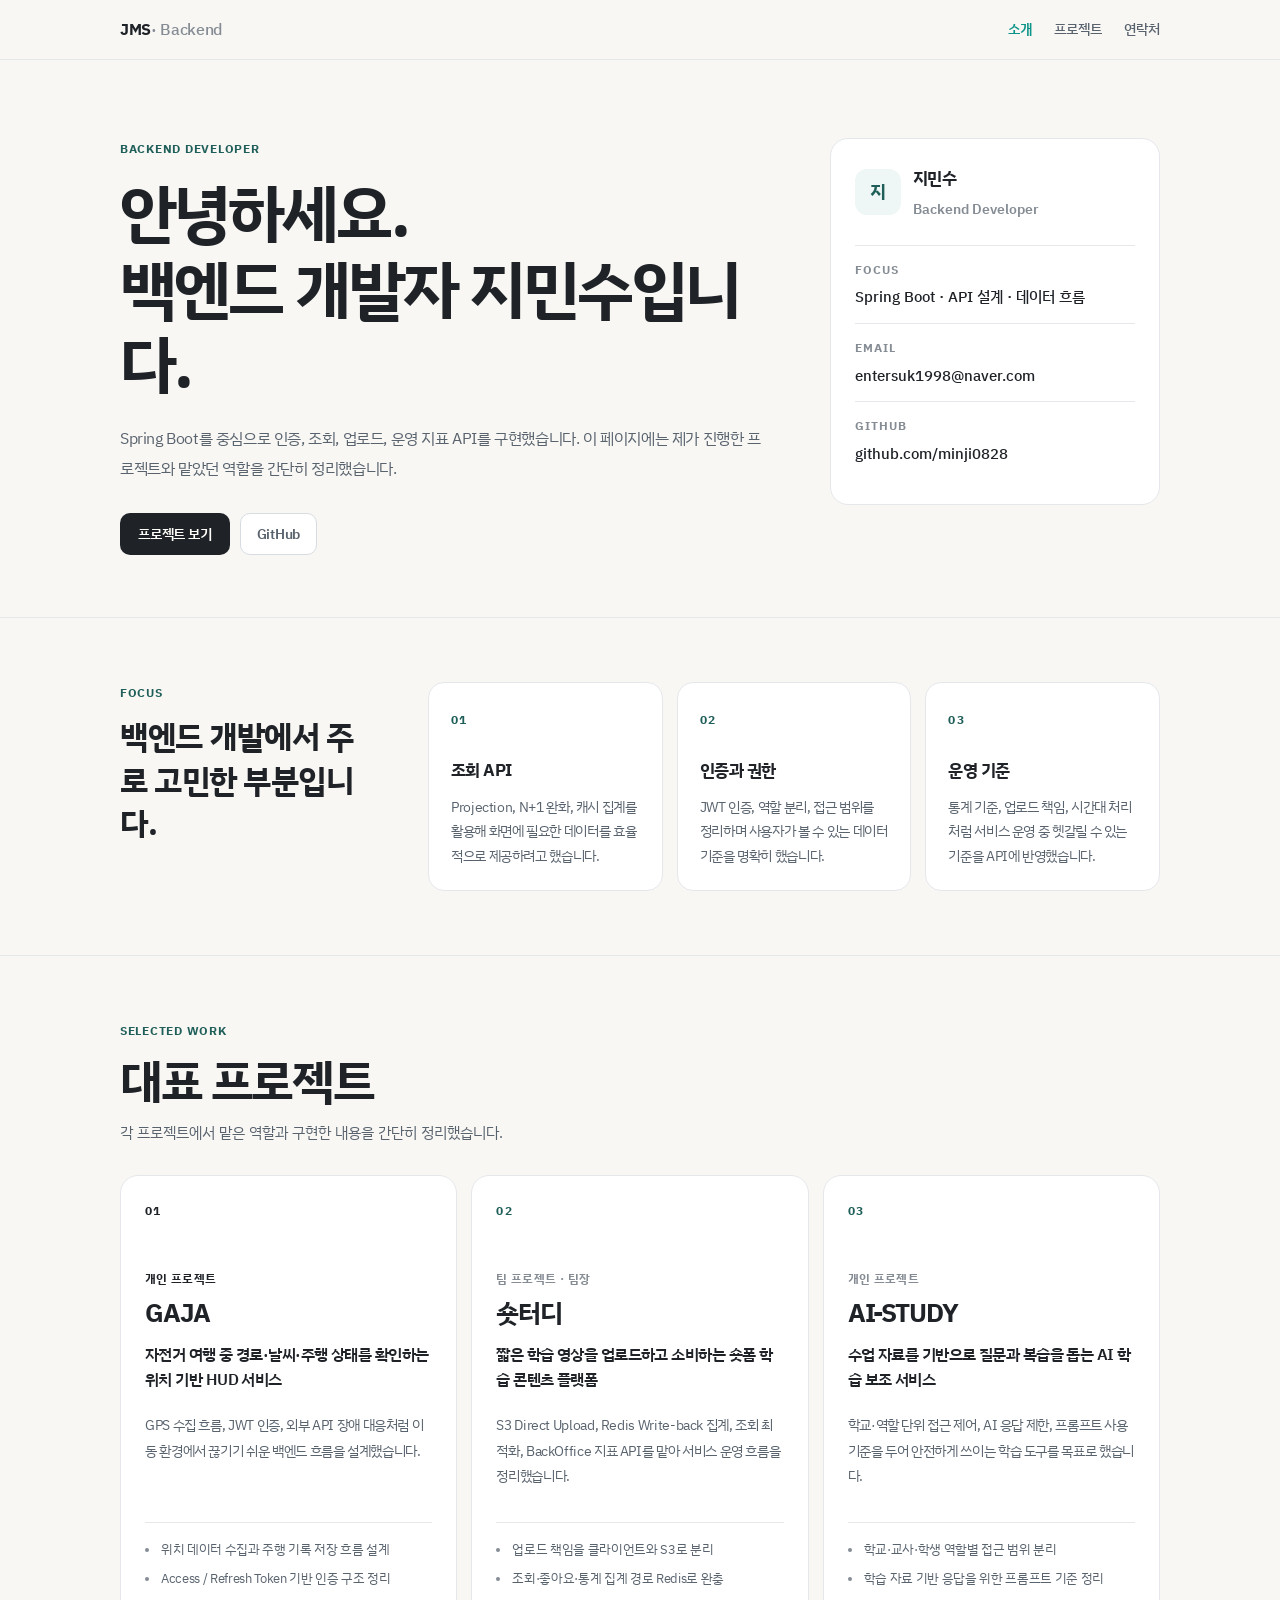
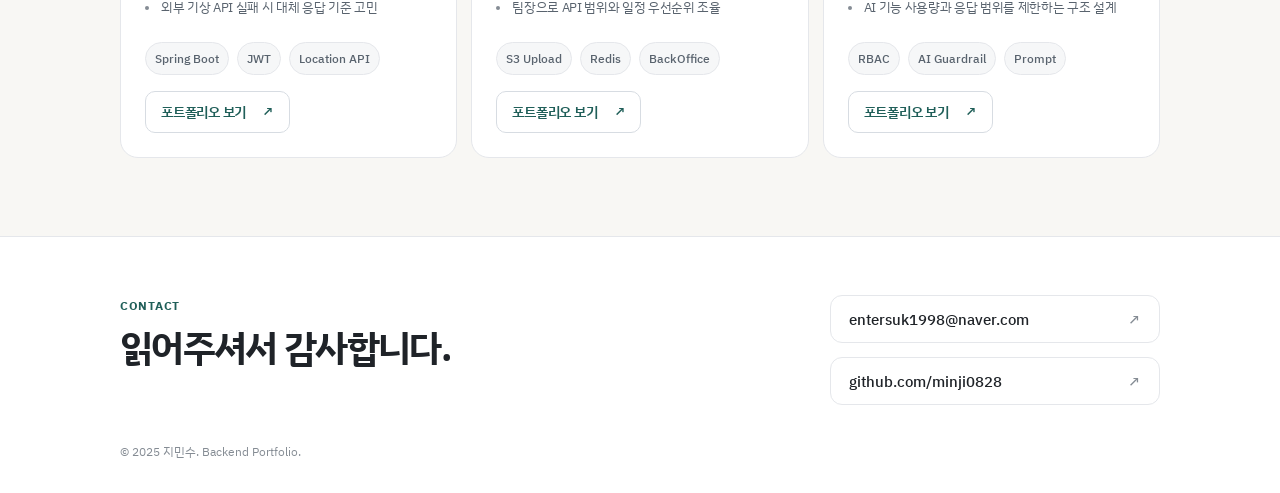
==== index.html @ 787be4e0 "simplify portfolio landing tone" ====
<!DOCTYPE html>
<html lang="ko">
<head>
  <meta charset="UTF-8" />
  <meta name="viewport" content="width=device-width, initial-scale=1.0" />
  <title>지민수 — Backend Developer</title>
  <meta name="description" content="지민수의 백엔드 개발 포트폴리오. Spring Boot 기반 위치 기반 서비스, 숏폼 플랫폼, AI 학습 보조 도구의 백엔드 설계 경험을 정리했습니다." />
  <link rel="preconnect" href="https://fonts.googleapis.com" />
  <link rel="preconnect" href="https://fonts.gstatic.com" crossorigin />
  <link href="https://fonts.googleapis.com/css2?family=IBM+Plex+Sans+KR:wght@400;500;600;700&display=swap" rel="stylesheet" />
  <link rel="stylesheet" href="styles.css" />
</head>
<body class="home-page">
  <nav class="site-nav" aria-label="메인 네비게이션">
    <div class="container nav-inner">
      <a href="./index.html" class="site-name">JMS</a>
      <div class="nav-links">
        <a href="#profile">소개</a>
        <a href="#projects">프로젝트</a>
        <a href="#contact">연락처</a>
      </div>
    </div>
  </nav>

  <header class="hero" id="profile">
    <div class="container hero-grid">
      <div class="hero-copy">
        <p class="eyebrow">Backend Developer</p>
        <h1>안녕하세요.<br />백엔드 개발자 지민수입니다.</h1>
        <p class="hero-lead">
          Spring Boot를 중심으로 인증, 조회, 업로드, 운영 지표 API를 구현했습니다.
          이 페이지에는 제가 진행한 프로젝트와 맡았던 역할을 간단히 정리했습니다.
        </p>
        <div class="hero-actions">
          <a class="primary-link" href="#projects">프로젝트 보기</a>
          <a class="text-link" href="https://github.com/minji0828" target="_blank" rel="noopener noreferrer">GitHub</a>
        </div>
      </div>

      <aside class="profile-card" aria-label="지민수 프로필 요약">
        <div class="profile-card-top">
          <span class="profile-mark">지</span>
          <div>
            <strong>지민수</strong>
            <span>Backend Developer</span>
          </div>
        </div>
        <dl class="profile-meta">
          <div>
            <dt>Focus</dt>
            <dd>Spring Boot · API 설계 · 데이터 흐름</dd>
          </div>
          <div>
            <dt>Email</dt>
            <dd><a href="mailto:entersuk1998@naver.com">entersuk1998@naver.com</a></dd>
          </div>
          <div>
            <dt>GitHub</dt>
            <dd><a href="https://github.com/minji0828" target="_blank" rel="noopener noreferrer">github.com/minji0828</a></dd>
          </div>
        </dl>
      </aside>
    </div>
  </header>

  <main>
    <section class="section signal-section" aria-labelledby="signal-heading">
      <div class="container signal-grid">
        <div>
          <p class="eyebrow">Focus</p>
          <h2 id="signal-heading">백엔드 개발에서 주로 고민한 부분입니다.</h2>
        </div>
        <div class="signal-list">
          <article>
            <span>01</span>
            <h3>조회 API</h3>
            <p>Projection, N+1 완화, 캐시 집계를 활용해 화면에 필요한 데이터를 효율적으로 제공하려고 했습니다.</p>
          </article>
          <article>
            <span>02</span>
            <h3>인증과 권한</h3>
            <p>JWT 인증, 역할 분리, 접근 범위를 정리하며 사용자가 볼 수 있는 데이터 기준을 명확히 했습니다.</p>
          </article>
          <article>
            <span>03</span>
            <h3>운영 기준</h3>
            <p>통계 기준, 업로드 책임, 시간대 처리처럼 서비스 운영 중 헷갈릴 수 있는 기준을 API에 반영했습니다.</p>
          </article>
        </div>
      </div>
    </section>

    <section id="projects" class="section project-section" aria-labelledby="projects-heading">
      <div class="container">
        <div class="section-head">
          <p class="eyebrow">Selected Work</p>
          <h2 id="projects-heading">대표 프로젝트</h2>
          <p>각 프로젝트에서 맡은 역할과 구현한 내용을 간단히 정리했습니다.</p>
        </div>

        <div class="project-list">
          <article class="project-card project-card-featured">
            <div class="project-index">01</div>
            <div class="project-main">
              <div class="project-header">
                <p class="project-type">개인 프로젝트</p>
                <h3>GAJA</h3>
              </div>
              <p class="project-summary">자전거 여행 중 경로·날씨·주행 상태를 확인하는 위치 기반 HUD 서비스</p>
              <p class="project-value">GPS 수집 흐름, JWT 인증, 외부 API 장애 대응처럼 이동 환경에서 끊기기 쉬운 백엔드 흐름을 설계했습니다.</p>
              <ul class="project-points">
                <li>위치 데이터 수집과 주행 기록 저장 흐름 설계</li>
                <li>Access / Refresh Token 기반 인증 구조 정리</li>
                <li>외부 기상 API 실패 시 대체 응답 기준 고민</li>
              </ul>
            </div>
            <div class="project-footer">
              <div class="project-tags">
                <span>Spring Boot</span>
                <span>JWT</span>
                <span>Location API</span>
              </div>
              <a class="project-link" href="./gaja.html">포트폴리오 보기</a>
            </div>
          </article>

          <article class="project-card">
            <div class="project-index">02</div>
            <div class="project-main">
              <div class="project-header">
                <p class="project-type">팀 프로젝트 · 팀장</p>
                <h3>숏터디</h3>
              </div>
              <p class="project-summary">짧은 학습 영상을 업로드하고 소비하는 숏폼 학습 콘텐츠 플랫폼</p>
              <p class="project-value">S3 Direct Upload, Redis Write-back 집계, 조회 최적화, BackOffice 지표 API를 맡아 서비스 운영 흐름을 정리했습니다.</p>
              <ul class="project-points">
                <li>업로드 책임을 클라이언트와 S3로 분리</li>
                <li>조회·좋아요·통계 집계 경로 Redis로 완충</li>
                <li>팀장으로 API 범위와 일정 우선순위 조율</li>
              </ul>
            </div>
            <div class="project-footer">
              <div class="project-tags">
                <span>S3 Upload</span>
                <span>Redis</span>
                <span>BackOffice</span>
              </div>
              <a class="project-link" href="./shortudy.html">포트폴리오 보기</a>
            </div>
          </article>

          <article class="project-card">
            <div class="project-index">03</div>
            <div class="project-main">
              <div class="project-header">
                <p class="project-type">개인 프로젝트</p>
                <h3>AI-STUDY</h3>
              </div>
              <p class="project-summary">수업 자료를 기반으로 질문과 복습을 돕는 AI 학습 보조 서비스</p>
              <p class="project-value">학교·역할 단위 접근 제어, AI 응답 제한, 프롬프트 사용 기준을 두어 안전하게 쓰이는 학습 도구를 목표로 했습니다.</p>
              <ul class="project-points">
                <li>학교·교사·학생 역할별 접근 범위 분리</li>
                <li>학습 자료 기반 응답을 위한 프롬프트 기준 정리</li>
                <li>AI 기능 사용량과 응답 범위를 제한하는 구조 설계</li>
              </ul>
            </div>
            <div class="project-footer">
              <div class="project-tags">
                <span>RBAC</span>
                <span>AI Guardrail</span>
                <span>Prompt</span>
              </div>
              <a class="project-link" href="./ai-study.html">포트폴리오 보기</a>
            </div>
          </article>
        </div>
      </div>
    </section>
  </main>

  <footer class="site-footer" id="contact">
    <div class="container footer-grid">
      <div>
        <p class="eyebrow">Contact</p>
        <h2>읽어주셔서 감사합니다.</h2>
      </div>
      <div class="contact-list">
        <a href="mailto:entersuk1998@naver.com">entersuk1998@naver.com</a>
        <a href="https://github.com/minji0828" target="_blank" rel="noopener noreferrer">github.com/minji0828</a>
      </div>
    </div>
    <p class="footer-copy">&copy; 2025 지민수. Backend Portfolio.</p>
  </footer>

  <button class="scroll-top" id="scrollTop" aria-label="맨 위로 이동">
    <span aria-hidden="true">&#8593;</span>
  </button>

  <script src="script.js"></script>
</body>
</html>
---- styles.css ----
/* ─── Design System ─── */

:root {
  /* Color */
  --bg: #f6f5f2;
  --surface: #ffffff;
  --surface-warm: #faf9f7;

  --text: #1c1917;
  --text-secondary: #57534e;
  --text-muted: #a8a29e;

  --accent: #0d9488;
  --accent-hover: #0f766e;
  --accent-bg: #f0fdfa;
  --accent-border: rgba(13, 148, 136, 0.12);

  --border: #e7e5e4;
  --border-light: #f5f5f4;

  /* Typography */
  --font-body: "Pretendard", -apple-system, BlinkMacSystemFont, "Segoe UI", sans-serif;

  --text-xs: 0.8125rem;
  --text-sm: 0.875rem;
  --text-base: 1rem;
  --text-lg: 1.0625rem;
  --text-xl: 1.25rem;
  --text-2xl: 1.5rem;
  --text-3xl: 2.75rem;

  --leading-tight: 1.2;
  --leading-snug: 1.35;
  --leading-normal: 1.7;

  /* Spacing */
  --space-1: 0.25rem;
  --space-2: 0.5rem;
  --space-3: 0.75rem;
  --space-4: 1rem;
  --space-5: 1.25rem;
  --space-6: 1.5rem;
  --space-8: 2rem;
  --space-10: 2.5rem;
  --space-12: 3rem;
  --space-16: 4rem;
  --space-20: 5rem;

  /* Layout */
  --container-max: 800px;
  --radius: 12px;
  --radius-sm: 8px;
  --radius-full: 999px;

  /* Motion */
  --transition: 0.2s ease;
}

/* ─── Base ─── */

*,
*::before,
*::after {
  box-sizing: border-box;
  margin: 0;
  padding: 0;
}

html {
  scroll-behavior: smooth;
  scroll-padding-top: var(--space-16);
}

body {
  font-family: var(--font-body);
  font-size: var(--text-base);
  line-height: var(--leading-normal);
  color: var(--text);
  background: var(--bg);
  -webkit-font-smoothing: antialiased;
  -moz-osx-font-smoothing: grayscale;
}

a {
  color: inherit;
  text-decoration: none;
  transition: color var(--transition);
}

img {
  max-width: 100%;
  height: auto;
  display: block;
}

/* ─── Layout ─── */

.container {
  width: min(100% - var(--space-8), var(--container-max));
  margin: 0 auto;
}

/* ─── Navigation ─── */

.site-nav {
  padding: var(--space-6) 0;
}

.site-nav .container {
  display: flex;
  align-items: center;
  justify-content: space-between;
}

.site-name {
  font-size: var(--text-base);
  font-weight: 700;
  color: var(--text);
  letter-spacing: -0.01em;
}

.nav-links {
  display: flex;
  align-items: center;
  gap: var(--space-6);
}

.nav-links a {
  font-size: var(--text-sm);
  font-weight: 500;
  color: var(--text-secondary);
}

.nav-links a:hover {
  color: var(--accent);
}

/* ─── Hero ─── */

.hero {
  padding: var(--space-16) 0 var(--space-12);
}

.hero-role {
  font-size: var(--text-sm);
  font-weight: 600;
  color: var(--accent);
  letter-spacing: 0.04em;
  text-transform: uppercase;
  margin-bottom: var(--space-4);
}

.hero-title {
  font-size: var(--text-3xl);
  font-weight: 700;
  line-height: var(--leading-tight);
  letter-spacing: -0.03em;
  color: var(--text);
  margin-bottom: var(--space-3);
}

.hero-positioning {
  font-size: var(--text-xl);
  font-weight: 500;
  line-height: var(--leading-snug);
  color: var(--text-secondary);
  max-width: 480px;
  margin-bottom: var(--space-8);
  letter-spacing: -0.01em;
}

.hero-links {
  display: flex;
  align-items: center;
  gap: var(--space-5);
}

.hero-links a {
  font-size: var(--text-sm);
  font-weight: 500;
  color: var(--text-secondary);
  padding-bottom: 2px;
  border-bottom: 1px solid var(--border);
  transition: border-color var(--transition), color var(--transition);
}

.hero-links a:hover {
  color: var(--accent);
  border-color: var(--accent);
}

/* ─── Sections ─── */

.section {
  padding: var(--space-20) 0;
}

.section-title {
  font-size: var(--text-2xl);
  font-weight: 700;
  line-height: var(--leading-snug);
  letter-spacing: -0.02em;
  color: var(--text);
  margin-bottom: var(--space-10);
}

/* ─── Strengths ─── */

.strength-list {
  display: grid;
  grid-template-columns: repeat(3, 1fr);
  gap: var(--space-8) var(--space-6);
}

.strength-item {
  padding-top: var(--space-5);
  border-top: 1px solid var(--border);
}

.strength-item h3 {
  font-size: var(--text-lg);
  font-weight: 600;
  line-height: var(--leading-snug);
  color: var(--text);
  margin-bottom: var(--space-3);
}

.strength-item p {
  font-size: var(--text-sm);
  line-height: 1.7;
  color: var(--text-secondary);
}


/* ─── Projects ─── */

.project-list {
  display: grid;
  grid-template-columns: repeat(3, minmax(0, 1fr));
  gap: var(--space-5);
}

.project-card {
  background: var(--surface);
  border: 1px solid var(--border);
  border-radius: var(--radius);
  padding: var(--space-7) var(--space-8);
  transition: border-color var(--transition), box-shadow var(--transition);
  display: flex;
  flex-direction: column;
  gap: var(--space-6);
  min-height: 100%;
}

.project-card:hover {
  border-color: var(--border-light);
  box-shadow: 0 4px 20px rgba(0, 0, 0, 0.04);
}

.project-main {
  display: flex;
  flex-direction: column;
  gap: var(--space-3);
  flex: 1;
}

.project-header {
  display: flex;
  align-items: baseline;
  justify-content: space-between;
  gap: var(--space-4);
  flex-wrap: wrap;
}

.project-header h3 {
  font-size: var(--text-xl);
  font-weight: 700;
  line-height: var(--leading-snug);
  color: var(--text);
  letter-spacing: -0.01em;
}

.project-type {
  font-size: var(--text-xs);
  font-weight: 600;
  color: var(--text-muted);
  letter-spacing: 0.02em;
  white-space: nowrap;
}

.project-summary {
  font-size: var(--text-base);
  font-weight: 500;
  line-height: var(--leading-snug);
  color: var(--text);
  min-height: calc(var(--text-base) * 2.8);
}

.project-value {
  font-size: var(--text-sm);
  line-height: 1.7;
  color: var(--text-secondary);
  min-height: calc(var(--text-sm) * 3.6);
}

.project-footer {
  display: flex;
  align-items: center;
  justify-content: space-between;
  gap: var(--space-4);
  flex-wrap: wrap;
  margin-top: auto;
}

.project-tags {
  display: flex;
  flex-wrap: wrap;
  gap: var(--space-2);
}

.project-tags span {
  font-size: var(--text-xs);
  font-weight: 500;
  color: var(--text-secondary);
  background: var(--surface-warm);
  padding: var(--space-1) var(--space-3);
  border-radius: var(--radius-sm);
  border: 1px solid var(--border-light);
}

.project-link {
  display: inline-flex;
  align-items: center;
  gap: var(--space-2);
  font-size: var(--text-sm);
  font-weight: 600;
  color: var(--accent);
  white-space: nowrap;
}

.project-link:hover {
  color: var(--accent-hover);
}

.project-link::after {
  content: "\2192";
  transition: transform var(--transition);
}

.project-link:hover::after {
  transform: translateX(3px);
}


/* ─── Footer / Contact ─── */

.site-footer {
  padding: var(--space-20) 0 var(--space-12);
  border-top: 1px solid var(--border);
}

.contact-list {
  display: flex;
  flex-direction: column;
  gap: var(--space-5);
  margin-bottom: var(--space-16);
}

.contact-item {
  display: flex;
  flex-direction: column;
  gap: var(--space-1);
}

.contact-label {
  font-size: var(--text-xs);
  font-weight: 600;
  color: var(--text-muted);
  letter-spacing: 0.04em;
  text-transform: uppercase;
}

.contact-item a {
  font-size: var(--text-lg);
  font-weight: 500;
  color: var(--text);
  transition: color var(--transition);
}

.contact-item a:hover {
  color: var(--accent);
}

.footer-copy {
  font-size: var(--text-xs);
  color: var(--text-muted);
}

/* ─── Legacy footer class for detail pages ─── */
.doc-footer {
  padding: var(--space-20) 0 var(--space-12);
  border-top: 1px solid var(--border);
}

.doc-footer .footer-copy {
  font-size: var(--text-xs);
  color: var(--text-muted);
}

.doc-footer .footer-copy a {
  color: var(--text-muted);
  text-decoration: none;
}

.doc-footer .footer-copy a:hover {
  color: var(--accent);
}
/* ─── Scroll to top ─── */

.scroll-top {
  position: fixed;
  bottom: var(--space-6);
  right: var(--space-6);
  width: 2.5rem;
  height: 2.5rem;
  border-radius: 50%;
  background: var(--surface);
  border: 1px solid var(--border);
  color: var(--text-muted);
  cursor: pointer;
  display: flex;
  align-items: center;
  justify-content: center;
  font-size: 1.25rem;
  opacity: 0;
  visibility: hidden;
  transition: all var(--transition);
  box-shadow: 0 4px 12px rgba(0, 0, 0, 0.06);
  z-index: 100;
}

.scroll-top.visible {
  opacity: 1;
  visibility: visible;
}

.scroll-top:hover {
  background: var(--accent-bg);
  border-color: var(--accent);
  color: var(--accent);
}

/* ─── Detail Page Styles ─── */

.detail-header {
  background: var(--surface);
  border-bottom: 1px solid var(--border);
  padding: var(--space-12) 0 var(--space-10);
  margin-bottom: var(--space-10);
}

.detail-header .back-link {
  display: inline-flex;
  align-items: center;
  gap: var(--space-2);
  font-size: var(--text-sm);
  font-weight: 500;
  color: var(--text-muted);
  margin-bottom: var(--space-6);
}

.detail-header .back-link::before {
  content: "\2190";
}

.detail-header .back-link:hover {
  color: var(--accent);
}

.detail-header h1 {
  font-size: var(--text-2xl);
  font-weight: 700;
  color: var(--text);
  line-height: var(--leading-snug);
  letter-spacing: -0.02em;
  margin-bottom: var(--space-3);
}

.detail-header .detail-subtitle {
  font-size: var(--text-lg);
  color: var(--text-secondary);
  line-height: var(--leading-normal);
}

.detail-header .detail-meta {
  display: flex;
  flex-wrap: wrap;
  gap: var(--space-3);
  margin-top: var(--space-5);
  font-size: var(--text-xs);
  color: var(--text-muted);
}

.detail-header .detail-meta span {
  display: inline-flex;
  align-items: center;
  gap: var(--space-2);
  background: var(--surface-warm);
  padding: var(--space-1) var(--space-3);
  border-radius: var(--radius-sm);
  border: 1px solid var(--border-light);
}

.detail-content {
  padding-bottom: var(--space-20);
}

.detail-content h2 {
  font-size: var(--text-xl);
  font-weight: 700;
  color: var(--text);
  margin: var(--space-12) 0 var(--space-4);
  padding-bottom: var(--space-3);
  border-bottom: 1px solid var(--border-light);
  line-height: var(--leading-snug);
}

.detail-content h3 {
  font-size: var(--text-lg);
  font-weight: 600;
  color: var(--text);
  margin: var(--space-8) 0 var(--space-3);
  line-height: var(--leading-snug);
}

.detail-content p {
  font-size: var(--text-base);
  line-height: var(--leading-normal);
  color: var(--text);
  margin-bottom: var(--space-4);
}

.detail-content ul,
.detail-content ol {
  margin-bottom: var(--space-4);
  padding-left: var(--space-6);
}

.detail-content li {
  font-size: var(--text-base);
  line-height: var(--leading-normal);
  color: var(--text);
  margin-bottom: var(--space-2);
}

.detail-content strong {
  font-weight: 600;
  color: var(--text);
}

.detail-content .highlight {
  background: var(--accent-bg);
  color: var(--accent-hover);
  padding: var(--space-1) var(--space-2);
  border-radius: var(--radius-sm);
  font-weight: 500;
}

.detail-content .info-box {
  background: var(--surface-warm);
  border: 1px solid var(--border-light);
  border-radius: var(--radius-sm);
  padding: var(--space-4) var(--space-5);
  margin: var(--space-4) 0;
  font-size: var(--text-sm);
  line-height: 1.7;
  color: var(--text-secondary);
}

/* ─── Responsive ─── */

@media (max-width: 640px) {
  :root {
    --text-3xl: 2rem;
    --text-2xl: 1.375rem;
    --space-20: 3.5rem;
    --space-16: 3rem;
    --space-12: 2.5rem;
  }

  .hero {
    padding: var(--space-10) 0 var(--space-16);
  }

  .strength-list {
    grid-template-columns: 1fr;
    gap: var(--space-8);
  }

  .project-list {
    grid-template-columns: 1fr;
  }

  .project-header {
    flex-direction: column;
    gap: var(--space-2);
  }

  .project-card {
    padding: var(--space-6);
  }

  .project-summary,
  .project-value {
    min-height: 0;
  }

  .nav-links {
    gap: var(--space-4);
  }
}

/* ─── Home landing styles ─── */

.home-page {
  --home-bg: #f3eee5;
  --home-paper: #fffdf8;
  --home-ink: #181410;
  --home-sub: #5f574d;
  --home-muted: #8b8174;
  --home-line: #ded5c8;
  --home-line-strong: #c8bbaa;
  --home-accent: #0f766e;
  --home-accent-dark: #0b4f4a;
  --home-accent-soft: #e1f0ed;
  --container-max: 1120px;
  font-family: "IBM Plex Sans KR", var(--font-body);
  color: var(--home-ink);
  background:
    radial-gradient(circle at 12% 8%, rgba(15, 118, 110, 0.12), transparent 28rem),
    linear-gradient(90deg, rgba(24, 20, 16, 0.045) 1px, transparent 1px),
    linear-gradient(180deg, rgba(24, 20, 16, 0.035) 1px, transparent 1px),
    var(--home-bg);
  background-size: auto, 88px 88px, 88px 88px, auto;
}

.home-page::before {
  content: "";
  position: fixed;
  inset: 0;
  pointer-events: none;
  z-index: -1;
  background-image: radial-gradient(rgba(24, 20, 16, 0.12) 0.6px, transparent 0.6px);
  background-size: 5px 5px;
  opacity: 0.22;
}

.home-page .container {
  width: min(100% - 48px, var(--container-max));
}

.home-page .site-nav {
  position: sticky;
  top: 0;
  z-index: 50;
  padding: 18px 0;
  background: rgba(243, 238, 229, 0.78);
  backdrop-filter: blur(18px);
  border-bottom: 1px solid rgba(222, 213, 200, 0.72);
}

.home-page .nav-inner {
  display: flex;
  align-items: center;
  justify-content: space-between;
}

.home-page .site-name {
  display: inline-flex;
  align-items: center;
  justify-content: center;
  width: 44px;
  height: 44px;
  border: 1px solid var(--home-ink);
  border-radius: 50%;
  color: var(--home-ink);
  font-size: 0.82rem;
  font-weight: 700;
  letter-spacing: 0.04em;
  background: var(--home-paper);
  box-shadow: 4px 4px 0 rgba(24, 20, 16, 0.12);
}

.home-page .nav-links {
  display: flex;
  align-items: center;
  gap: 8px;
  padding: 7px;
  border: 1px solid var(--home-line);
  border-radius: 999px;
  background: rgba(255, 253, 248, 0.72);
}

.home-page .nav-links a {
  padding: 8px 15px;
  border-radius: 999px;
  color: var(--home-sub);
  font-size: 0.88rem;
  font-weight: 600;
}

.home-page .nav-links a:hover {
  color: var(--home-accent-dark);
  background: var(--home-accent-soft);
}

.home-page .hero {
  padding: 104px 0 92px;
}

.home-page .hero-grid {
  display: grid;
  grid-template-columns: minmax(0, 1.38fr) 390px;
  gap: 72px;
  align-items: end;
}

.home-page .eyebrow {
  color: var(--home-accent-dark);
  font-size: 0.78rem;
  font-weight: 700;
  letter-spacing: 0.12em;
  text-transform: uppercase;
}

.home-page .hero-copy .eyebrow {
  margin-bottom: 24px;
}

.home-page .hero h1 {
  max-width: 780px;
  color: var(--home-ink);
  font-family: "IBM Plex Sans KR", var(--font-body);
  font-size: clamp(3.2rem, 7vw, 6.4rem);
  font-weight: 700;
  line-height: 1.04;
  letter-spacing: -0.075em;
}

.home-page .hero-lead {
  max-width: 680px;
  margin-top: 30px;
  color: var(--home-sub);
  font-size: 1.08rem;
  font-weight: 500;
  line-height: 1.9;
  letter-spacing: -0.025em;
}

.home-page .hero-actions {
  display: flex;
  flex-wrap: wrap;
  align-items: center;
  gap: 14px;
  margin-top: 38px;
}

.home-page .primary-link,
.home-page .text-link,
.home-page .project-link {
  display: inline-flex;
  align-items: center;
  justify-content: center;
  min-height: 46px;
  border-radius: 999px;
  font-size: 0.94rem;
  font-weight: 700;
  letter-spacing: -0.015em;
}

.home-page .primary-link {
  padding: 0 22px;
  color: #fffdf8;
  background: var(--home-ink);
  box-shadow: 0 16px 32px rgba(24, 20, 16, 0.18);
}

.home-page .primary-link:hover {
  background: var(--home-accent-dark);
}

.home-page .text-link {
  padding: 0 18px;
  color: var(--home-accent-dark);
  border: 1px solid var(--home-line-strong);
  background: rgba(255, 253, 248, 0.55);
}

.home-page .text-link:hover {
  border-color: var(--home-accent);
  background: var(--home-accent-soft);
}

.home-page .profile-card {
  position: relative;
  overflow: hidden;
  padding: 28px;
  border: 1px solid rgba(24, 20, 16, 0.82);
  border-radius: 30px;
  background: linear-gradient(145deg, rgba(255, 253, 248, 0.98), rgba(244, 239, 231, 0.92));
  box-shadow: 14px 14px 0 rgba(24, 20, 16, 0.1), 0 28px 70px rgba(24, 20, 16, 0.12);
}

.home-page .profile-card::after {
  content: "";
  position: absolute;
  right: -18px;
  bottom: 14px;
  color: rgba(24, 20, 16, 0.045);
  font-size: 4.2rem;
  font-weight: 700;
  letter-spacing: -0.08em;
}

.home-page .profile-card-top {
  position: relative;
  z-index: 1;
  display: flex;
  align-items: center;
  gap: 16px;
  margin-bottom: 34px;
}

.home-page .profile-mark {
  display: inline-flex;
  align-items: center;
  justify-content: center;
  width: 62px;
  height: 62px;
  border-radius: 20px;
  color: #fffdf8;
  background: var(--home-accent-dark);
  font-family: "IBM Plex Sans KR", var(--font-body);
  font-size: 1.55rem;
  font-weight: 700;
}

.home-page .profile-card strong,
.home-page .profile-card-top span:last-child {
  display: block;
}

.home-page .profile-card strong {
  font-size: 1.28rem;
  letter-spacing: -0.04em;
}

.home-page .profile-card-top span:last-child {
  margin-top: 4px;
  color: var(--home-muted);
  font-size: 0.9rem;
  font-weight: 600;
}

.home-page .profile-meta {
  position: relative;
  z-index: 1;
  display: grid;
  gap: 0;
}

.home-page .profile-meta div {
  padding: 18px 0;
  border-top: 1px solid var(--home-line);
}

.home-page .profile-meta dt {
  margin-bottom: 6px;
  color: var(--home-muted);
  font-size: 0.75rem;
  font-weight: 700;
  letter-spacing: 0.08em;
  text-transform: uppercase;
}

.home-page .profile-meta dd,
.home-page .profile-meta a {
  color: var(--home-ink);
  font-size: 0.98rem;
  font-weight: 600;
  line-height: 1.55;
  word-break: break-word;
}

.home-page .section {
  padding: 92px 0;
}

.home-page .signal-section {
  border-top: 1px solid var(--home-line);
  border-bottom: 1px solid var(--home-line);
  background: rgba(255, 253, 248, 0.38);
}

.home-page .signal-grid {
  display: grid;
  grid-template-columns: 330px minmax(0, 1fr);
  gap: 72px;
}

.home-page .signal-grid h2,
.home-page .section-head h2,
.home-page .site-footer h2 {
  color: var(--home-ink);
  font-family: "IBM Plex Sans KR", var(--font-body);
  font-weight: 700;
  letter-spacing: -0.055em;
}

.home-page .signal-grid h2 {
  margin-top: 18px;
  font-size: clamp(2rem, 3.4vw, 3.15rem);
  line-height: 1.22;
}

.home-page .signal-list {
  display: grid;
  grid-template-columns: repeat(3, minmax(0, 1fr));
  gap: 22px;
}

.home-page .signal-list article {
  min-height: 260px;
  padding: 26px 24px;
  border: 1px solid var(--home-line);
  border-radius: 26px;
  background: rgba(255, 253, 248, 0.76);
}

.home-page .signal-list span,
.home-page .project-index {
  color: var(--home-accent-dark);
  font-size: 0.78rem;
  font-weight: 800;
  letter-spacing: 0.1em;
}

.home-page .signal-list h3 {
  margin-top: 52px;
  margin-bottom: 12px;
  color: var(--home-ink);
  font-size: 1.2rem;
  font-weight: 700;
  letter-spacing: -0.04em;
}

.home-page .signal-list p {
  color: var(--home-sub);
  font-size: 0.94rem;
  font-weight: 500;
  line-height: 1.75;
  letter-spacing: -0.025em;
}

.home-page .project-section {
  padding-bottom: 112px;
}

.home-page .section-head {
  max-width: 760px;
  margin-bottom: 42px;
}

.home-page .section-head h2 {
  margin-top: 14px;
  font-size: clamp(2.4rem, 5vw, 4.4rem);
  line-height: 1.05;
}

.home-page .section-head p:not(.eyebrow) {
  margin-top: 18px;
  color: var(--home-sub);
  font-size: 1rem;
  font-weight: 500;
  line-height: 1.85;
}

.home-page .project-list {
  display: grid;
  grid-template-columns: repeat(3, minmax(0, 1fr));
  gap: 18px;
  align-items: stretch;
}

.home-page .project-card {
  position: relative;
  display: flex;
  min-height: 520px;
  padding: 26px;
  overflow: hidden;
  border: 1px solid var(--home-line-strong);
  border-radius: 30px;
  background: rgba(255, 253, 248, 0.88);
  box-shadow: 0 24px 56px rgba(24, 20, 16, 0.07);
  transition: transform 0.22s ease, border-color 0.22s ease, box-shadow 0.22s ease;
}

.home-page .project-card::before {
  content: "";
  position: absolute;
  inset: 0;
  background: linear-gradient(145deg, rgba(15, 118, 110, 0.13), transparent 42%);
  opacity: 0;
  transition: opacity 0.22s ease;
}

.home-page .project-card-featured {
  background: linear-gradient(155deg, #113f3b, #17201d 62%, #241c15);
  border-color: rgba(255, 253, 248, 0.22);
  color: #fffdf8;
}

.home-page .project-card:hover {
  transform: translateY(-6px);
  border-color: var(--home-accent);
  box-shadow: 0 32px 72px rgba(24, 20, 16, 0.13);
}

.home-page .project-card:hover::before {
  opacity: 1;
}

.home-page .project-card > * {
  position: relative;
  z-index: 1;
}

.home-page .project-card .project-index {
  margin-bottom: 36px;
}

.home-page .project-card-featured .project-index,
.home-page .project-card-featured .project-type,
.home-page .project-card-featured .project-tags span {
  color: rgba(255, 253, 248, 0.72);
}

.home-page .project-main {
  display: flex;
  flex: 1;
  flex-direction: column;
  gap: 0;
}

.home-page .project-header {
  display: block;
}

.home-page .project-type {
  display: block;
  margin-bottom: 12px;
  color: var(--home-muted);
  font-size: 0.78rem;
  font-weight: 800;
  letter-spacing: 0.06em;
  text-transform: uppercase;
}

.home-page .project-header h3 {
  color: inherit;
  font-family: "IBM Plex Sans KR", var(--font-body);
  font-size: clamp(1.9rem, 3vw, 2.65rem);
  font-weight: 700;
  line-height: 1.06;
  letter-spacing: -0.06em;
}

.home-page .project-summary {
  min-height: 72px;
  margin-top: 18px;
  color: inherit;
  font-size: 1.08rem;
  font-weight: 700;
  line-height: 1.55;
  letter-spacing: -0.035em;
}

.home-page .project-value {
  min-height: 104px;
  margin-top: 16px;
  color: var(--home-sub);
  font-size: 0.94rem;
  font-weight: 500;
  line-height: 1.8;
  letter-spacing: -0.025em;
}

.home-page .project-card-featured .project-value {
  color: rgba(255, 253, 248, 0.76);
}

.home-page .project-points {
  display: grid;
  gap: 10px;
  margin-top: 22px;
  padding: 18px 0 0;
  border-top: 1px solid var(--home-line);
  list-style: none;
}

.home-page .project-card-featured .project-points {
  border-color: rgba(255, 253, 248, 0.18);
}

.home-page .project-points li {
  position: relative;
  padding-left: 16px;
  color: var(--home-sub);
  font-size: 0.87rem;
  font-weight: 600;
  line-height: 1.58;
  letter-spacing: -0.025em;
}

.home-page .project-card-featured .project-points li {
  color: rgba(255, 253, 248, 0.78);
}

.home-page .project-points li::before {
  content: "";
  position: absolute;
  top: 0.72em;
  left: 0;
  width: 5px;
  height: 5px;
  border-radius: 50%;
  background: var(--home-accent);
}

.home-page .project-footer {
  display: flex;
  flex-direction: column;
  align-items: stretch;
  gap: 20px;
  margin-top: auto;
}

.home-page .project-tags {
  display: flex;
  flex-wrap: wrap;
  gap: 8px;
}

.home-page .project-tags span {
  padding: 7px 10px;
  border: 1px solid rgba(139, 129, 116, 0.22);
  border-radius: 999px;
  color: var(--home-muted);
  background: rgba(243, 238, 229, 0.68);
  font-size: 0.75rem;
  font-weight: 700;
}

.home-page .project-card-featured .project-tags span {
  border-color: rgba(255, 253, 248, 0.18);
  background: rgba(255, 253, 248, 0.08);
}

.home-page .project-link {
  width: 100%;
  padding: 0 18px;
  color: #fffdf8;
  background: var(--home-ink);
}

.home-page .project-card-featured .project-link {
  color: var(--home-ink);
  background: #fffdf8;
}

.home-page .project-link:hover {
  color: #fffdf8;
  background: var(--home-accent-dark);
}

.home-page .project-link::after {
  content: "↗";
  margin-left: 8px;
  transition: transform 0.2s ease;
}

.home-page .project-link:hover::after {
  transform: translate(2px, -2px);
}

.home-page .site-footer {
  padding: 82px 0 38px;
  border-top: 1px solid var(--home-line);
  background: rgba(24, 20, 16, 0.94);
  color: #fffdf8;
}

.home-page .footer-grid {
  display: grid;
  grid-template-columns: minmax(0, 1fr) 380px;
  gap: 64px;
  align-items: end;
}

.home-page .site-footer .eyebrow {
  color: rgba(255, 253, 248, 0.58);
}

.home-page .site-footer h2 {
  margin-top: 14px;
  color: #fffdf8;
  font-size: clamp(2rem, 4vw, 3.8rem);
  line-height: 1.14;
}

.home-page .contact-list {
  display: grid;
  gap: 14px;
  margin: 0;
}

.home-page .contact-list a {
  display: flex;
  min-height: 56px;
  align-items: center;
  justify-content: space-between;
  padding: 0 18px;
  border: 1px solid rgba(255, 253, 248, 0.18);
  border-radius: 18px;
  color: #fffdf8;
  background: rgba(255, 253, 248, 0.06);
  font-size: 0.98rem;
  font-weight: 700;
}

.home-page .contact-list a::after {
  content: "↗";
  color: rgba(255, 253, 248, 0.62);
}

.home-page .contact-list a:hover {
  border-color: rgba(255, 253, 248, 0.42);
  background: rgba(255, 253, 248, 0.1);
}

.home-page .footer-copy {
  width: min(100% - 48px, var(--container-max));
  margin: 58px auto 0;
  color: rgba(255, 253, 248, 0.45);
  font-size: 0.78rem;
  font-weight: 600;
}

.home-page .scroll-top {
  border-color: rgba(24, 20, 16, 0.15);
  background: var(--home-ink);
  color: #fffdf8;
}

@media (max-width: 980px) {
  .home-page .hero-grid,
  .home-page .signal-grid,
  .home-page .footer-grid {
    grid-template-columns: 1fr;
    gap: 38px;
  }

  .home-page .profile-card {
    max-width: 520px;
  }

  .home-page .signal-list,
  .home-page .project-list {
    grid-template-columns: 1fr;
  }

  .home-page .signal-list article,
  .home-page .project-card {
    min-height: auto;
  }

  .home-page .project-summary,
  .home-page .project-value {
    min-height: 0;
  }
}

@media (max-width: 640px) {
  .home-page .container,
  .home-page .footer-copy {
    width: min(100% - 28px, var(--container-max));
  }

  .home-page .site-nav {
    padding: 12px 0;
  }

  .home-page .site-name {
    width: 38px;
    height: 38px;
    font-size: 0.74rem;
  }

  .home-page .nav-links {
    gap: 2px;
    padding: 5px;
  }

  .home-page .nav-links a {
    padding: 7px 9px;
    font-size: 0.8rem;
  }

  .home-page .hero {
    padding: 64px 0 66px;
  }

  .home-page .hero h1 {
    font-size: clamp(2.55rem, 15vw, 3.5rem);
    letter-spacing: -0.085em;
  }

  .home-page .hero-lead {
    font-size: 0.98rem;
    line-height: 1.78;
  }

  .home-page .profile-card,
  .home-page .signal-list article,
  .home-page .project-card {
    border-radius: 22px;
  }

  .home-page .profile-card,
  .home-page .project-card {
    padding: 22px;
  }

  .home-page .section {
    padding: 68px 0;
  }

  .home-page .signal-grid h2,
  .home-page .section-head h2,
  .home-page .site-footer h2 {
    letter-spacing: -0.065em;
  }

  .home-page .signal-list h3 {
    margin-top: 32px;
  }

  .home-page .contact-list a {
    min-height: 52px;
    font-size: 0.9rem;
  }
}

/* ─── Home tone-down: simple, calm, readable ─── */

.home-page {
  --home-bg: #f8f7f4;
  --home-paper: #ffffff;
  --home-ink: #1f2328;
  --home-sub: #59636e;
  --home-muted: #858c94;
  --home-line: #e5e7eb;
  --home-line-strong: #d7dce2;
  --home-accent: #256f68;
  --home-accent-dark: #205f59;
  --home-accent-soft: #eef7f5;
  --container-max: 1040px;
  color: var(--home-ink);
  background: var(--home-bg);
}

.home-page::before {
  display: none;
}

.home-page .container {
  width: min(100% - 40px, var(--container-max));
}

.home-page .site-nav {
  padding: 16px 0;
  background: rgba(248, 247, 244, 0.92);
  border-bottom: 1px solid var(--home-line);
  backdrop-filter: blur(10px);
}

.home-page .site-name {
  width: auto;
  height: auto;
  border: 0;
  border-radius: 0;
  background: transparent;
  box-shadow: none;
  color: var(--home-ink);
  font-size: 1rem;
  letter-spacing: -0.02em;
}

.home-page .site-name::after {
  content: " · Backend";
  color: var(--home-muted);
  font-weight: 500;
}

.home-page .nav-links {
  gap: 22px;
  padding: 0;
  border: 0;
  border-radius: 0;
  background: transparent;
}

.home-page .nav-links a {
  padding: 0;
  border-radius: 0;
  color: var(--home-sub);
  font-size: 0.9rem;
  font-weight: 500;
}

.home-page .nav-links a:hover {
  color: var(--home-accent-dark);
  background: transparent;
}

.home-page .hero {
  padding: 78px 0 62px;
}

.home-page .hero-grid {
  grid-template-columns: minmax(0, 1fr) 330px;
  gap: 54px;
  align-items: start;
}

.home-page .eyebrow {
  color: var(--home-accent-dark);
  font-size: 0.78rem;
  font-weight: 700;
  letter-spacing: 0.06em;
}

.home-page .hero-copy .eyebrow {
  margin-bottom: 16px;
}

.home-page .hero h1,
.home-page .signal-grid h2,
.home-page .section-head h2,
.home-page .site-footer h2,
.home-page .project-header h3 {
  font-family: "IBM Plex Sans KR", var(--font-body);
  letter-spacing: -0.045em;
}

.home-page .hero h1 {
  max-width: 650px;
  font-size: clamp(2.25rem, 5vw, 4rem);
  font-weight: 700;
  line-height: 1.18;
}

.home-page .hero-lead {
  max-width: 650px;
  margin-top: 22px;
  color: var(--home-sub);
  font-size: 1rem;
  font-weight: 400;
  line-height: 1.85;
}

.home-page .hero-actions {
  margin-top: 30px;
  gap: 10px;
}

.home-page .primary-link,
.home-page .text-link,
.home-page .project-link {
  min-height: 42px;
  border-radius: 10px;
  font-size: 0.9rem;
  font-weight: 600;
}

.home-page .primary-link {
  padding: 0 18px;
  background: var(--home-ink);
  box-shadow: none;
}

.home-page .text-link {
  padding: 0 16px;
  color: var(--home-sub);
  border: 1px solid var(--home-line-strong);
  background: var(--home-paper);
}

.home-page .profile-card {
  padding: 24px;
  border: 1px solid var(--home-line);
  border-radius: 18px;
  background: var(--home-paper);
  box-shadow: none;
}

.home-page .profile-card::after {
  display: none;
}

.home-page .profile-card-top {
  gap: 12px;
  margin-bottom: 24px;
}

.home-page .profile-mark {
  width: 46px;
  height: 46px;
  border-radius: 12px;
  background: var(--home-accent-soft);
  color: var(--home-accent-dark);
  font-family: "IBM Plex Sans KR", var(--font-body);
  font-size: 1.15rem;
}

.home-page .profile-card strong {
  font-size: 1.08rem;
}

.home-page .profile-card-top span:last-child,
.home-page .profile-meta dt {
  color: var(--home-muted);
}

.home-page .profile-meta div {
  padding: 14px 0;
  border-top: 1px solid var(--home-line);
}

.home-page .profile-meta dd,
.home-page .profile-meta a {
  font-size: 0.92rem;
  font-weight: 500;
}

.home-page .section {
  padding: 64px 0;
}

.home-page .signal-section {
  background: transparent;
  border-top: 1px solid var(--home-line);
  border-bottom: 1px solid var(--home-line);
}

.home-page .signal-grid {
  grid-template-columns: 260px minmax(0, 1fr);
  gap: 48px;
}

.home-page .signal-grid h2 {
  margin-top: 12px;
  font-size: clamp(1.55rem, 2.5vw, 2.2rem);
  line-height: 1.35;
}

.home-page .signal-list {
  gap: 14px;
}

.home-page .signal-list article {
  min-height: auto;
  padding: 22px;
  border: 1px solid var(--home-line);
  border-radius: 16px;
  background: var(--home-paper);
}

.home-page .signal-list h3 {
  margin-top: 24px;
  margin-bottom: 10px;
  font-size: 1.05rem;
  letter-spacing: -0.03em;
}

.home-page .signal-list p {
  font-size: 0.9rem;
  font-weight: 400;
  line-height: 1.7;
}

.home-page .project-section {
  padding-bottom: 78px;
}

.home-page .section-head {
  max-width: 680px;
  margin-bottom: 28px;
}

.home-page .section-head h2 {
  margin-top: 10px;
  font-size: clamp(1.9rem, 4vw, 3rem);
  line-height: 1.18;
}

.home-page .section-head p:not(.eyebrow) {
  margin-top: 12px;
  font-size: 0.96rem;
  font-weight: 400;
  line-height: 1.75;
}

.home-page .project-list {
  gap: 14px;
}

.home-page .project-card,
.home-page .project-card-featured {
  min-height: 470px;
  padding: 24px;
  border: 1px solid var(--home-line);
  border-radius: 18px;
  background: var(--home-paper);
  color: var(--home-ink);
  box-shadow: none;
}

.home-page .project-card::before {
  display: none;
}

.home-page .project-card:hover {
  transform: none;
  border-color: var(--home-line-strong);
  box-shadow: 0 10px 24px rgba(31, 35, 40, 0.06);
}

.home-page .project-card .project-index {
  margin-bottom: 24px;
}

.home-page .project-card-featured .project-index,
.home-page .project-card-featured .project-type,
.home-page .project-card-featured .project-tags span {
  color: inherit;
}

.home-page .project-type {
  margin-bottom: 8px;
  color: var(--home-muted);
  font-size: 0.75rem;
  letter-spacing: 0.03em;
}

.home-page .project-header h3 {
  font-size: 1.6rem;
  line-height: 1.2;
}

.home-page .project-summary {
  min-height: 58px;
  margin-top: 14px;
  font-size: 1rem;
  font-weight: 600;
  line-height: 1.55;
}

.home-page .project-value,
.home-page .project-card-featured .project-value {
  min-height: 94px;
  margin-top: 12px;
  color: var(--home-sub);
  font-size: 0.9rem;
  font-weight: 400;
  line-height: 1.75;
}

.home-page .project-points {
  gap: 8px;
  margin-top: 16px;
  padding-top: 16px;
  border-top: 1px solid var(--home-line);
}

.home-page .project-card-featured .project-points {
  border-color: var(--home-line);
}

.home-page .project-points li,
.home-page .project-card-featured .project-points li {
  color: var(--home-sub);
  font-size: 0.84rem;
  font-weight: 400;
  line-height: 1.55;
}

.home-page .project-points li::before {
  top: 0.66em;
  width: 4px;
  height: 4px;
  background: var(--home-muted);
}

.home-page .project-footer {
  gap: 16px;
}

.home-page .project-tags span,
.home-page .project-card-featured .project-tags span {
  padding: 6px 9px;
  border-color: var(--home-line);
  background: #f6f7f8;
  color: var(--home-sub);
  font-size: 0.72rem;
  font-weight: 500;
}

.home-page .project-link,
.home-page .project-card-featured .project-link {
  width: auto;
  align-self: flex-start;
  padding: 0 15px;
  color: var(--home-accent-dark);
  border: 1px solid var(--home-line-strong);
  background: var(--home-paper);
}

.home-page .project-link:hover {
  color: var(--home-accent-dark);
  background: var(--home-accent-soft);
}

.home-page .site-footer {
  padding: 58px 0 30px;
  border-top: 1px solid var(--home-line);
  background: var(--home-paper);
  color: var(--home-ink);
}

.home-page .footer-grid {
  grid-template-columns: minmax(0, 1fr) 330px;
  gap: 40px;
  align-items: start;
}

.home-page .site-footer .eyebrow {
  color: var(--home-accent-dark);
}

.home-page .site-footer h2 {
  margin-top: 10px;
  color: var(--home-ink);
  font-size: clamp(1.6rem, 3vw, 2.3rem);
}

.home-page .contact-list a {
  min-height: 48px;
  border: 1px solid var(--home-line);
  border-radius: 12px;
  color: var(--home-ink);
  background: var(--home-paper);
  font-size: 0.92rem;
  font-weight: 500;
}

.home-page .contact-list a::after {
  color: var(--home-muted);
}

.home-page .contact-list a:hover {
  border-color: var(--home-line-strong);
  background: #f8f9fa;
}

.home-page .footer-copy {
  margin-top: 36px;
  color: var(--home-muted);
  font-weight: 400;
}

.home-page .scroll-top {
  background: var(--home-paper);
  color: var(--home-sub);
}

@media (max-width: 980px) {
  .home-page .hero-grid,
  .home-page .signal-grid,
  .home-page .footer-grid {
    grid-template-columns: 1fr;
  }

  .home-page .project-card,
  .home-page .project-card-featured {
    min-height: auto;
  }
}

@media (max-width: 640px) {
  .home-page .container,
  .home-page .footer-copy {
    width: min(100% - 28px, var(--container-max));
  }

  .home-page .site-name::after {
    display: none;
  }

  .home-page .nav-links {
    gap: 12px;
  }

  .home-page .nav-links a {
    font-size: 0.82rem;
  }

  .home-page .hero {
    padding: 54px 0 50px;
  }

  .home-page .hero h1 {
    font-size: clamp(2rem, 11vw, 2.75rem);
    letter-spacing: -0.055em;
  }

  .home-page .profile-card,
  .home-page .signal-list article,
  .home-page .project-card {
    border-radius: 16px;
  }

  .home-page .section {
    padding: 52px 0;
  }
}
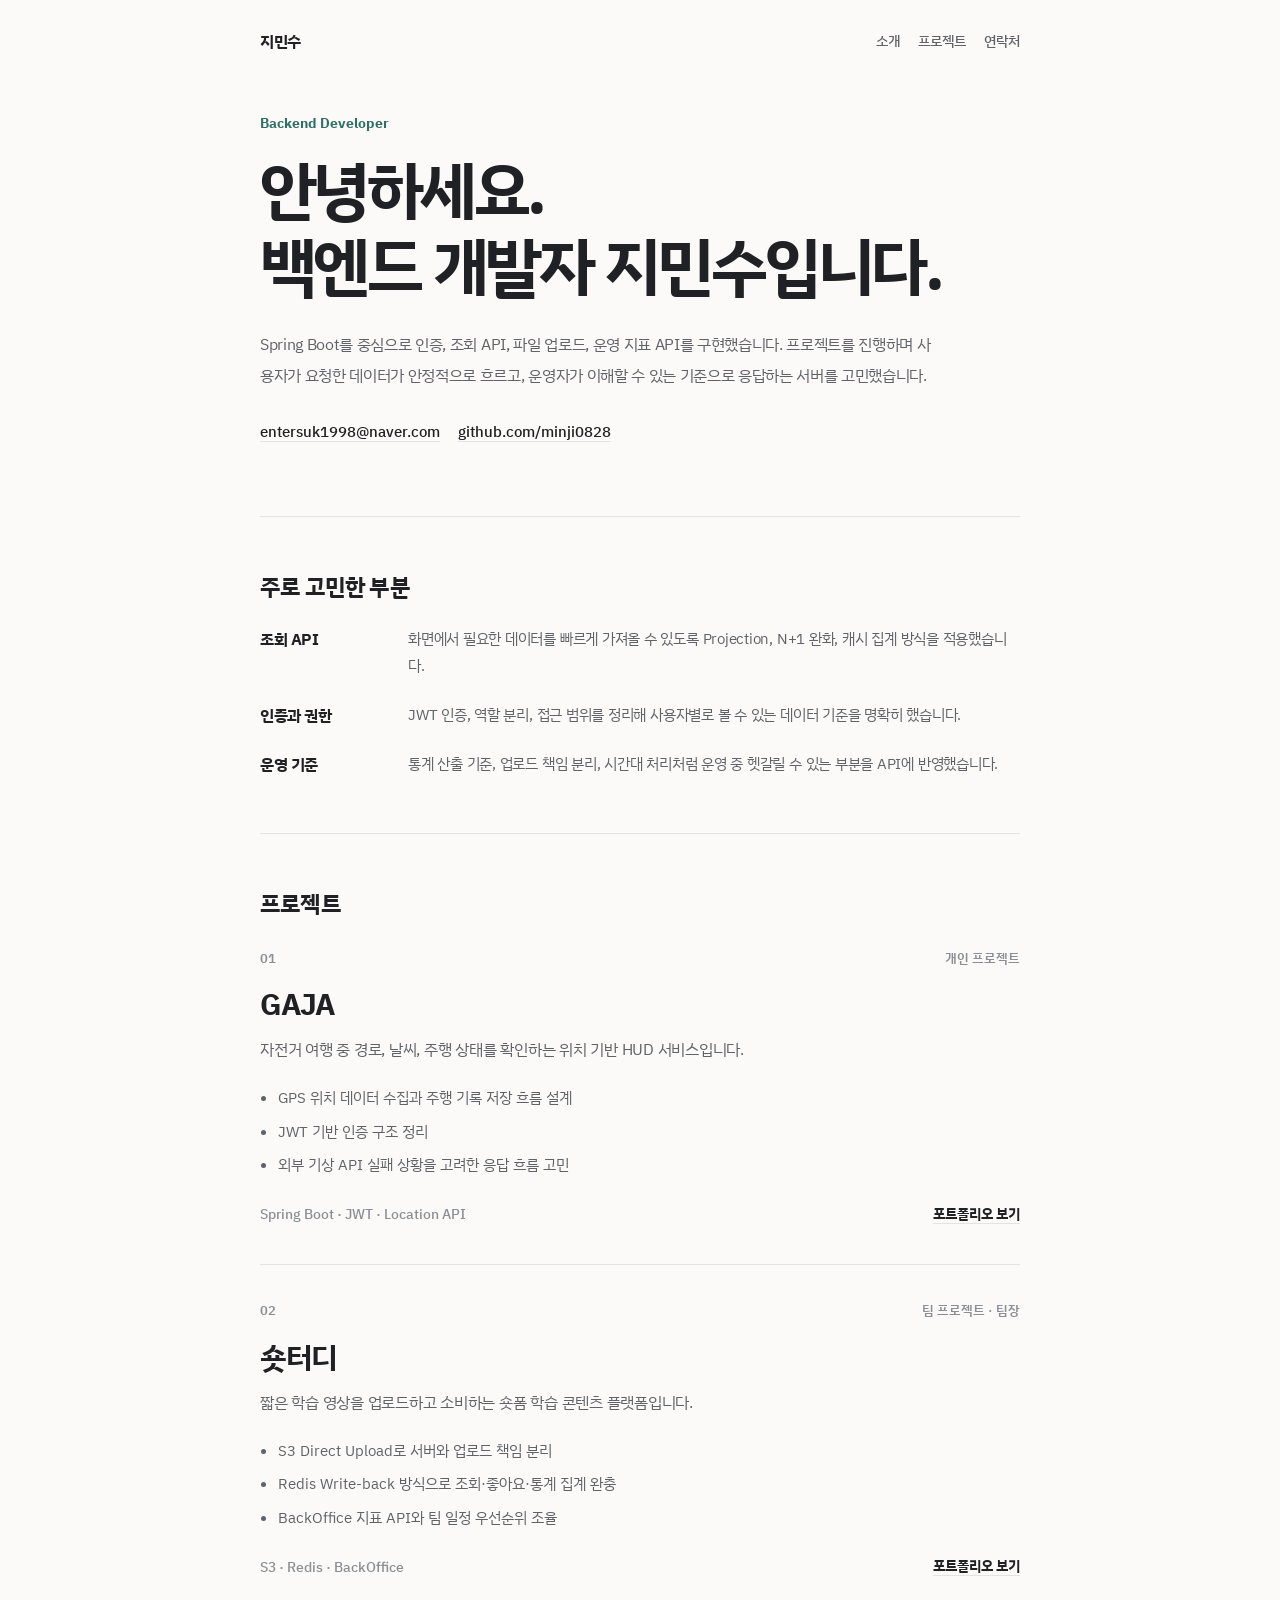
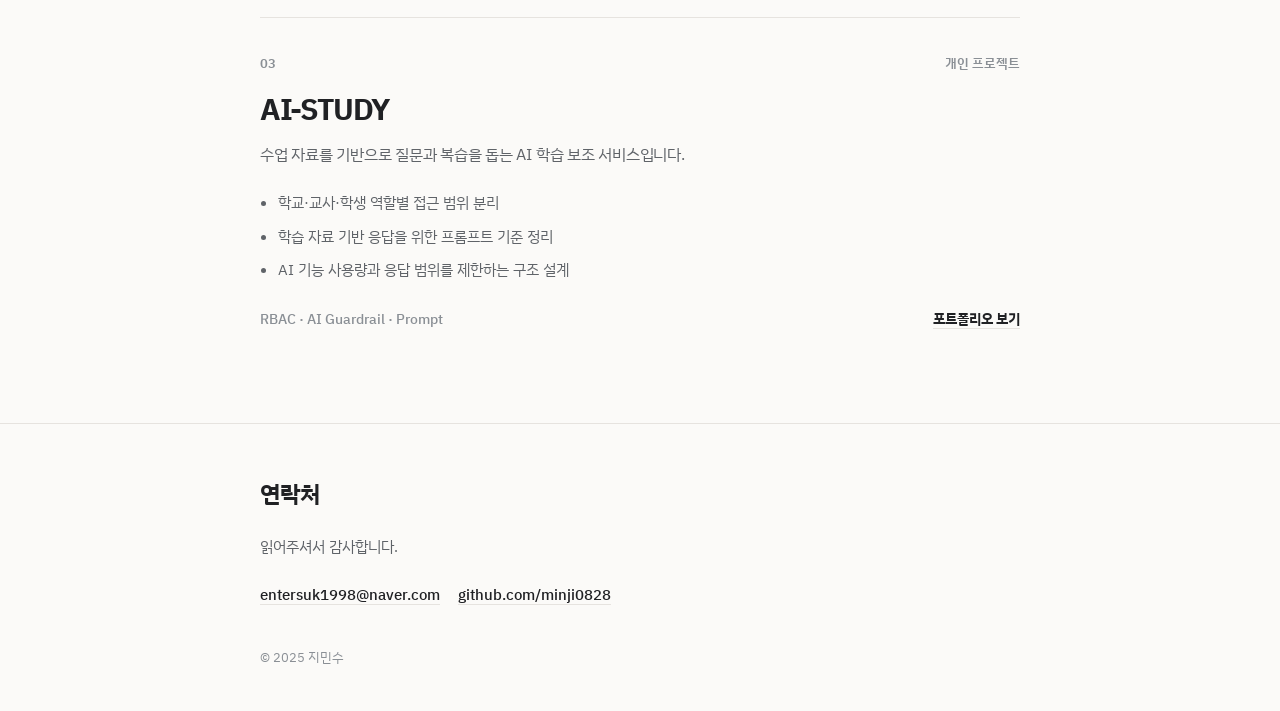
==== commit b366d718: "rebuild landing as simple vertical page" ====
--- a/index.html
+++ b/index.html
@@ -4,192 +4,128 @@
   <meta charset="UTF-8" />
   <meta name="viewport" content="width=device-width, initial-scale=1.0" />
   <title>지민수 — Backend Developer</title>
-  <meta name="description" content="지민수의 백엔드 개발 포트폴리오. Spring Boot 기반 위치 기반 서비스, 숏폼 플랫폼, AI 학습 보조 도구의 백엔드 설계 경험을 정리했습니다." />
+  <meta name="description" content="백엔드 개발자 지민수의 포트폴리오. Spring Boot 기반 프로젝트와 구현 경험을 담백하게 정리했습니다." />
   <link rel="preconnect" href="https://fonts.googleapis.com" />
   <link rel="preconnect" href="https://fonts.gstatic.com" crossorigin />
   <link href="https://fonts.googleapis.com/css2?family=IBM+Plex+Sans+KR:wght@400;500;600;700&display=swap" rel="stylesheet" />
   <link rel="stylesheet" href="styles.css" />
 </head>
-<body class="home-page">
-  <nav class="site-nav" aria-label="메인 네비게이션">
-    <div class="container nav-inner">
-      <a href="./index.html" class="site-name">JMS</a>
-      <div class="nav-links">
-        <a href="#profile">소개</a>
-        <a href="#projects">프로젝트</a>
-        <a href="#contact">연락처</a>
-      </div>
-    </div>
-  </nav>
+<body class="home-page vertical-page">
+  <header class="simple-header" id="top">
+    <div class="simple-container">
+      <nav class="simple-nav" aria-label="메인 네비게이션">
+        <a href="#top" class="simple-name">지민수</a>
+        <div>
+          <a href="#about">소개</a>
+          <a href="#projects">프로젝트</a>
+          <a href="#contact">연락처</a>
+        </div>
+      </nav>
 
-  <header class="hero" id="profile">
-    <div class="container hero-grid">
-      <div class="hero-copy">
-        <p class="eyebrow">Backend Developer</p>
-        <h1>안녕하세요.<br />백엔드 개발자 지민수입니다.</h1>
-        <p class="hero-lead">
-          Spring Boot를 중심으로 인증, 조회, 업로드, 운영 지표 API를 구현했습니다.
-          이 페이지에는 제가 진행한 프로젝트와 맡았던 역할을 간단히 정리했습니다.
+      <section class="intro" id="about" aria-labelledby="intro-heading">
+        <p class="intro-label">Backend Developer</p>
+        <h1 id="intro-heading">안녕하세요.<br />백엔드 개발자 지민수입니다.</h1>
+        <p class="intro-text">
+          Spring Boot를 중심으로 인증, 조회 API, 파일 업로드, 운영 지표 API를 구현했습니다.
+          프로젝트를 진행하며 사용자가 요청한 데이터가 안정적으로 흐르고, 운영자가 이해할 수 있는 기준으로 응답하는 서버를 고민했습니다.
         </p>
-        <div class="hero-actions">
-          <a class="primary-link" href="#projects">프로젝트 보기</a>
-          <a class="text-link" href="https://github.com/minji0828" target="_blank" rel="noopener noreferrer">GitHub</a>
+        <div class="intro-links" aria-label="연락 링크">
+          <a href="mailto:entersuk1998@naver.com">entersuk1998@naver.com</a>
+          <a href="https://github.com/minji0828" target="_blank" rel="noopener noreferrer">github.com/minji0828</a>
         </div>
-      </div>
-
-      <aside class="profile-card" aria-label="지민수 프로필 요약">
-        <div class="profile-card-top">
-          <span class="profile-mark">지</span>
-          <div>
-            <strong>지민수</strong>
-            <span>Backend Developer</span>
-          </div>
-        </div>
-        <dl class="profile-meta">
-          <div>
-            <dt>Focus</dt>
-            <dd>Spring Boot · API 설계 · 데이터 흐름</dd>
-          </div>
-          <div>
-            <dt>Email</dt>
-            <dd><a href="mailto:entersuk1998@naver.com">entersuk1998@naver.com</a></dd>
-          </div>
-          <div>
-            <dt>GitHub</dt>
-            <dd><a href="https://github.com/minji0828" target="_blank" rel="noopener noreferrer">github.com/minji0828</a></dd>
-          </div>
-        </dl>
-      </aside>
+      </section>
     </div>
   </header>
 
-  <main>
-    <section class="section signal-section" aria-labelledby="signal-heading">
-      <div class="container signal-grid">
-        <div>
-          <p class="eyebrow">Focus</p>
-          <h2 id="signal-heading">백엔드 개발에서 주로 고민한 부분입니다.</h2>
-        </div>
-        <div class="signal-list">
-          <article>
-            <span>01</span>
-            <h3>조회 API</h3>
-            <p>Projection, N+1 완화, 캐시 집계를 활용해 화면에 필요한 데이터를 효율적으로 제공하려고 했습니다.</p>
-          </article>
-          <article>
-            <span>02</span>
-            <h3>인증과 권한</h3>
-            <p>JWT 인증, 역할 분리, 접근 범위를 정리하며 사용자가 볼 수 있는 데이터 기준을 명확히 했습니다.</p>
-          </article>
-          <article>
-            <span>03</span>
-            <h3>운영 기준</h3>
-            <p>통계 기준, 업로드 책임, 시간대 처리처럼 서비스 운영 중 헷갈릴 수 있는 기준을 API에 반영했습니다.</p>
-          </article>
-        </div>
+  <main class="simple-container">
+    <section class="simple-section" aria-labelledby="focus-heading">
+      <h2 id="focus-heading">주로 고민한 부분</h2>
+      <div class="focus-list">
+        <article>
+          <h3>조회 API</h3>
+          <p>화면에서 필요한 데이터를 빠르게 가져올 수 있도록 Projection, N+1 완화, 캐시 집계 방식을 적용했습니다.</p>
+        </article>
+        <article>
+          <h3>인증과 권한</h3>
+          <p>JWT 인증, 역할 분리, 접근 범위를 정리해 사용자별로 볼 수 있는 데이터 기준을 명확히 했습니다.</p>
+        </article>
+        <article>
+          <h3>운영 기준</h3>
+          <p>통계 산출 기준, 업로드 책임 분리, 시간대 처리처럼 운영 중 헷갈릴 수 있는 부분을 API에 반영했습니다.</p>
+        </article>
       </div>
     </section>
 
-    <section id="projects" class="section project-section" aria-labelledby="projects-heading">
-      <div class="container">
-        <div class="section-head">
-          <p class="eyebrow">Selected Work</p>
-          <h2 id="projects-heading">대표 프로젝트</h2>
-          <p>각 프로젝트에서 맡은 역할과 구현한 내용을 간단히 정리했습니다.</p>
-        </div>
+    <section class="simple-section" id="projects" aria-labelledby="projects-heading">
+      <h2 id="projects-heading">프로젝트</h2>
+      <div class="vertical-projects">
+        <article class="vertical-project">
+          <div class="project-topline">
+            <span>01</span>
+            <span>개인 프로젝트</span>
+          </div>
+          <h3>GAJA</h3>
+          <p class="project-desc">자전거 여행 중 경로, 날씨, 주행 상태를 확인하는 위치 기반 HUD 서비스입니다.</p>
+          <ul>
+            <li>GPS 위치 데이터 수집과 주행 기록 저장 흐름 설계</li>
+            <li>JWT 기반 인증 구조 정리</li>
+            <li>외부 기상 API 실패 상황을 고려한 응답 흐름 고민</li>
+          </ul>
+          <div class="project-bottom">
+            <span>Spring Boot · JWT · Location API</span>
+            <a href="./gaja.html">포트폴리오 보기</a>
+          </div>
+        </article>
 
-        <div class="project-list">
-          <article class="project-card project-card-featured">
-            <div class="project-index">01</div>
-            <div class="project-main">
-              <div class="project-header">
-                <p class="project-type">개인 프로젝트</p>
-                <h3>GAJA</h3>
-              </div>
-              <p class="project-summary">자전거 여행 중 경로·날씨·주행 상태를 확인하는 위치 기반 HUD 서비스</p>
-              <p class="project-value">GPS 수집 흐름, JWT 인증, 외부 API 장애 대응처럼 이동 환경에서 끊기기 쉬운 백엔드 흐름을 설계했습니다.</p>
-              <ul class="project-points">
-                <li>위치 데이터 수집과 주행 기록 저장 흐름 설계</li>
-                <li>Access / Refresh Token 기반 인증 구조 정리</li>
-                <li>외부 기상 API 실패 시 대체 응답 기준 고민</li>
-              </ul>
-            </div>
-            <div class="project-footer">
-              <div class="project-tags">
-                <span>Spring Boot</span>
-                <span>JWT</span>
-                <span>Location API</span>
-              </div>
-              <a class="project-link" href="./gaja.html">포트폴리오 보기</a>
-            </div>
-          </article>
+        <article class="vertical-project">
+          <div class="project-topline">
+            <span>02</span>
+            <span>팀 프로젝트 · 팀장</span>
+          </div>
+          <h3>숏터디</h3>
+          <p class="project-desc">짧은 학습 영상을 업로드하고 소비하는 숏폼 학습 콘텐츠 플랫폼입니다.</p>
+          <ul>
+            <li>S3 Direct Upload로 서버와 업로드 책임 분리</li>
+            <li>Redis Write-back 방식으로 조회·좋아요·통계 집계 완충</li>
+            <li>BackOffice 지표 API와 팀 일정 우선순위 조율</li>
+          </ul>
+          <div class="project-bottom">
+            <span>S3 · Redis · BackOffice</span>
+            <a href="./shortudy.html">포트폴리오 보기</a>
+          </div>
+        </article>
 
-          <article class="project-card">
-            <div class="project-index">02</div>
-            <div class="project-main">
-              <div class="project-header">
-                <p class="project-type">팀 프로젝트 · 팀장</p>
-                <h3>숏터디</h3>
-              </div>
-              <p class="project-summary">짧은 학습 영상을 업로드하고 소비하는 숏폼 학습 콘텐츠 플랫폼</p>
-              <p class="project-value">S3 Direct Upload, Redis Write-back 집계, 조회 최적화, BackOffice 지표 API를 맡아 서비스 운영 흐름을 정리했습니다.</p>
-              <ul class="project-points">
-                <li>업로드 책임을 클라이언트와 S3로 분리</li>
-                <li>조회·좋아요·통계 집계 경로 Redis로 완충</li>
-                <li>팀장으로 API 범위와 일정 우선순위 조율</li>
-              </ul>
-            </div>
-            <div class="project-footer">
-              <div class="project-tags">
-                <span>S3 Upload</span>
-                <span>Redis</span>
-                <span>BackOffice</span>
-              </div>
-              <a class="project-link" href="./shortudy.html">포트폴리오 보기</a>
-            </div>
-          </article>
-
-          <article class="project-card">
-            <div class="project-index">03</div>
-            <div class="project-main">
-              <div class="project-header">
-                <p class="project-type">개인 프로젝트</p>
-                <h3>AI-STUDY</h3>
-              </div>
-              <p class="project-summary">수업 자료를 기반으로 질문과 복습을 돕는 AI 학습 보조 서비스</p>
-              <p class="project-value">학교·역할 단위 접근 제어, AI 응답 제한, 프롬프트 사용 기준을 두어 안전하게 쓰이는 학습 도구를 목표로 했습니다.</p>
-              <ul class="project-points">
-                <li>학교·교사·학생 역할별 접근 범위 분리</li>
-                <li>학습 자료 기반 응답을 위한 프롬프트 기준 정리</li>
-                <li>AI 기능 사용량과 응답 범위를 제한하는 구조 설계</li>
-              </ul>
-            </div>
-            <div class="project-footer">
-              <div class="project-tags">
-                <span>RBAC</span>
-                <span>AI Guardrail</span>
-                <span>Prompt</span>
-              </div>
-              <a class="project-link" href="./ai-study.html">포트폴리오 보기</a>
-            </div>
-          </article>
-        </div>
+        <article class="vertical-project">
+          <div class="project-topline">
+            <span>03</span>
+            <span>개인 프로젝트</span>
+          </div>
+          <h3>AI-STUDY</h3>
+          <p class="project-desc">수업 자료를 기반으로 질문과 복습을 돕는 AI 학습 보조 서비스입니다.</p>
+          <ul>
+            <li>학교·교사·학생 역할별 접근 범위 분리</li>
+            <li>학습 자료 기반 응답을 위한 프롬프트 기준 정리</li>
+            <li>AI 기능 사용량과 응답 범위를 제한하는 구조 설계</li>
+          </ul>
+          <div class="project-bottom">
+            <span>RBAC · AI Guardrail · Prompt</span>
+            <a href="./ai-study.html">포트폴리오 보기</a>
+          </div>
+        </article>
       </div>
     </section>
   </main>
 
-  <footer class="site-footer" id="contact">
-    <div class="container footer-grid">
-      <div>
-        <p class="eyebrow">Contact</p>
-        <h2>읽어주셔서 감사합니다.</h2>
-      </div>
-      <div class="contact-list">
+  <footer class="simple-footer" id="contact">
+    <div class="simple-container">
+      <h2>연락처</h2>
+      <p>읽어주셔서 감사합니다.</p>
+      <div class="footer-links">
         <a href="mailto:entersuk1998@naver.com">entersuk1998@naver.com</a>
         <a href="https://github.com/minji0828" target="_blank" rel="noopener noreferrer">github.com/minji0828</a>
       </div>
+      <small>&copy; 2025 지민수</small>
     </div>
-    <p class="footer-copy">&copy; 2025 지민수. Backend Portfolio.</p>
   </footer>
 
   <button class="scroll-top" id="scrollTop" aria-label="맨 위로 이동">
--- a/styles.css
+++ b/styles.css
@@ -1844,3 +1844,285 @@
     padding: 52px 0;
   }
 }
+
+/* ─── Vertical simple portfolio ─── */
+
+.vertical-page {
+  --simple-bg: #fbfaf8;
+  --simple-text: #202124;
+  --simple-sub: #5f6368;
+  --simple-muted: #8a8f95;
+  --simple-line: #e6e3df;
+  --simple-accent: #2f6f68;
+  font-family: "IBM Plex Sans KR", var(--font-body);
+  color: var(--simple-text);
+  background: var(--simple-bg);
+}
+
+.vertical-page::before {
+  display: none;
+}
+
+.vertical-page .simple-container {
+  width: min(100% - 40px, 760px);
+  margin: 0 auto;
+}
+
+.vertical-page .simple-header {
+  padding: 28px 0 72px;
+}
+
+.vertical-page .simple-nav {
+  display: flex;
+  align-items: center;
+  justify-content: space-between;
+  gap: 24px;
+  padding-bottom: 56px;
+}
+
+.vertical-page .simple-name {
+  color: var(--simple-text);
+  font-size: 0.98rem;
+  font-weight: 700;
+  letter-spacing: -0.02em;
+}
+
+.vertical-page .simple-nav div {
+  display: flex;
+  gap: 18px;
+}
+
+.vertical-page .simple-nav a:not(.simple-name) {
+  color: var(--simple-sub);
+  font-size: 0.88rem;
+  font-weight: 500;
+}
+
+.vertical-page .simple-nav a:hover,
+.vertical-page .intro-links a:hover,
+.vertical-page .project-bottom a:hover,
+.vertical-page .footer-links a:hover {
+  color: var(--simple-accent);
+}
+
+.vertical-page .intro-label {
+  margin-bottom: 18px;
+  color: var(--simple-accent);
+  font-size: 0.86rem;
+  font-weight: 700;
+}
+
+.vertical-page .intro h1 {
+  color: var(--simple-text);
+  font-size: clamp(2.25rem, 7vw, 4rem);
+  font-weight: 700;
+  line-height: 1.18;
+  letter-spacing: -0.055em;
+}
+
+.vertical-page .intro-text {
+  max-width: 680px;
+  margin-top: 26px;
+  color: var(--simple-sub);
+  font-size: 1.02rem;
+  font-weight: 400;
+  line-height: 1.9;
+  letter-spacing: -0.02em;
+}
+
+.vertical-page .intro-links {
+  display: flex;
+  flex-wrap: wrap;
+  gap: 10px 18px;
+  margin-top: 28px;
+}
+
+.vertical-page .intro-links a,
+.vertical-page .footer-links a {
+  color: var(--simple-text);
+  font-size: 0.92rem;
+  font-weight: 500;
+  text-decoration: underline;
+  text-decoration-color: var(--simple-line);
+  text-underline-offset: 4px;
+}
+
+.vertical-page .simple-section {
+  padding: 54px 0;
+  border-top: 1px solid var(--simple-line);
+}
+
+.vertical-page .simple-section h2,
+.vertical-page .simple-footer h2 {
+  margin-bottom: 24px;
+  color: var(--simple-text);
+  font-size: 1.45rem;
+  font-weight: 700;
+  line-height: 1.35;
+  letter-spacing: -0.035em;
+}
+
+.vertical-page .focus-list {
+  display: grid;
+  gap: 22px;
+}
+
+.vertical-page .focus-list article {
+  display: grid;
+  grid-template-columns: 120px minmax(0, 1fr);
+  gap: 28px;
+}
+
+.vertical-page .focus-list h3 {
+  color: var(--simple-text);
+  font-size: 1rem;
+  font-weight: 700;
+  letter-spacing: -0.025em;
+}
+
+.vertical-page .focus-list p {
+  color: var(--simple-sub);
+  font-size: 0.96rem;
+  line-height: 1.75;
+  letter-spacing: -0.015em;
+}
+
+.vertical-page .vertical-projects {
+  display: grid;
+  gap: 0;
+}
+
+.vertical-page .vertical-project {
+  padding: 34px 0 38px;
+  border-top: 1px solid var(--simple-line);
+}
+
+.vertical-page .vertical-project:first-child {
+  border-top: 0;
+  padding-top: 4px;
+}
+
+.vertical-page .project-topline {
+  display: flex;
+  justify-content: space-between;
+  gap: 18px;
+  margin-bottom: 16px;
+  color: var(--simple-muted);
+  font-size: 0.82rem;
+  font-weight: 600;
+}
+
+.vertical-page .vertical-project h3 {
+  color: var(--simple-text);
+  font-size: 1.9rem;
+  font-weight: 700;
+  line-height: 1.25;
+  letter-spacing: -0.045em;
+}
+
+.vertical-page .project-desc {
+  margin-top: 12px;
+  color: var(--simple-sub);
+  font-size: 1rem;
+  line-height: 1.75;
+  letter-spacing: -0.015em;
+}
+
+.vertical-page .vertical-project ul {
+  display: grid;
+  gap: 8px;
+  margin: 22px 0 0;
+  padding-left: 1.15rem;
+}
+
+.vertical-page .vertical-project li {
+  color: var(--simple-sub);
+  font-size: 0.94rem;
+  line-height: 1.7;
+}
+
+.vertical-page .project-bottom {
+  display: flex;
+  align-items: center;
+  justify-content: space-between;
+  gap: 18px;
+  margin-top: 24px;
+}
+
+.vertical-page .project-bottom span {
+  color: var(--simple-muted);
+  font-size: 0.86rem;
+  font-weight: 500;
+}
+
+.vertical-page .project-bottom a {
+  flex: 0 0 auto;
+  color: var(--simple-text);
+  font-size: 0.9rem;
+  font-weight: 700;
+  text-decoration: underline;
+  text-decoration-color: var(--simple-line);
+  text-underline-offset: 4px;
+}
+
+.vertical-page .simple-footer {
+  padding: 54px 0 42px;
+  border-top: 1px solid var(--simple-line);
+}
+
+.vertical-page .simple-footer p {
+  color: var(--simple-sub);
+  font-size: 0.96rem;
+}
+
+.vertical-page .footer-links {
+  display: flex;
+  flex-wrap: wrap;
+  gap: 10px 18px;
+  margin-top: 22px;
+}
+
+.vertical-page .simple-footer small {
+  display: block;
+  margin-top: 40px;
+  color: var(--simple-muted);
+  font-size: 0.8rem;
+}
+
+@media (max-width: 640px) {
+  .vertical-page .simple-container {
+    width: min(100% - 28px, 760px);
+  }
+
+  .vertical-page .simple-header {
+    padding: 22px 0 52px;
+  }
+
+  .vertical-page .simple-nav {
+    align-items: flex-start;
+    padding-bottom: 44px;
+  }
+
+  .vertical-page .simple-nav div {
+    gap: 12px;
+  }
+
+  .vertical-page .intro h1 {
+    font-size: clamp(2rem, 12vw, 3rem);
+  }
+
+  .vertical-page .simple-section {
+    padding: 42px 0;
+  }
+
+  .vertical-page .focus-list article {
+    grid-template-columns: 1fr;
+    gap: 8px;
+  }
+
+  .vertical-page .project-bottom {
+    align-items: flex-start;
+    flex-direction: column;
+    gap: 12px;
+  }
+}
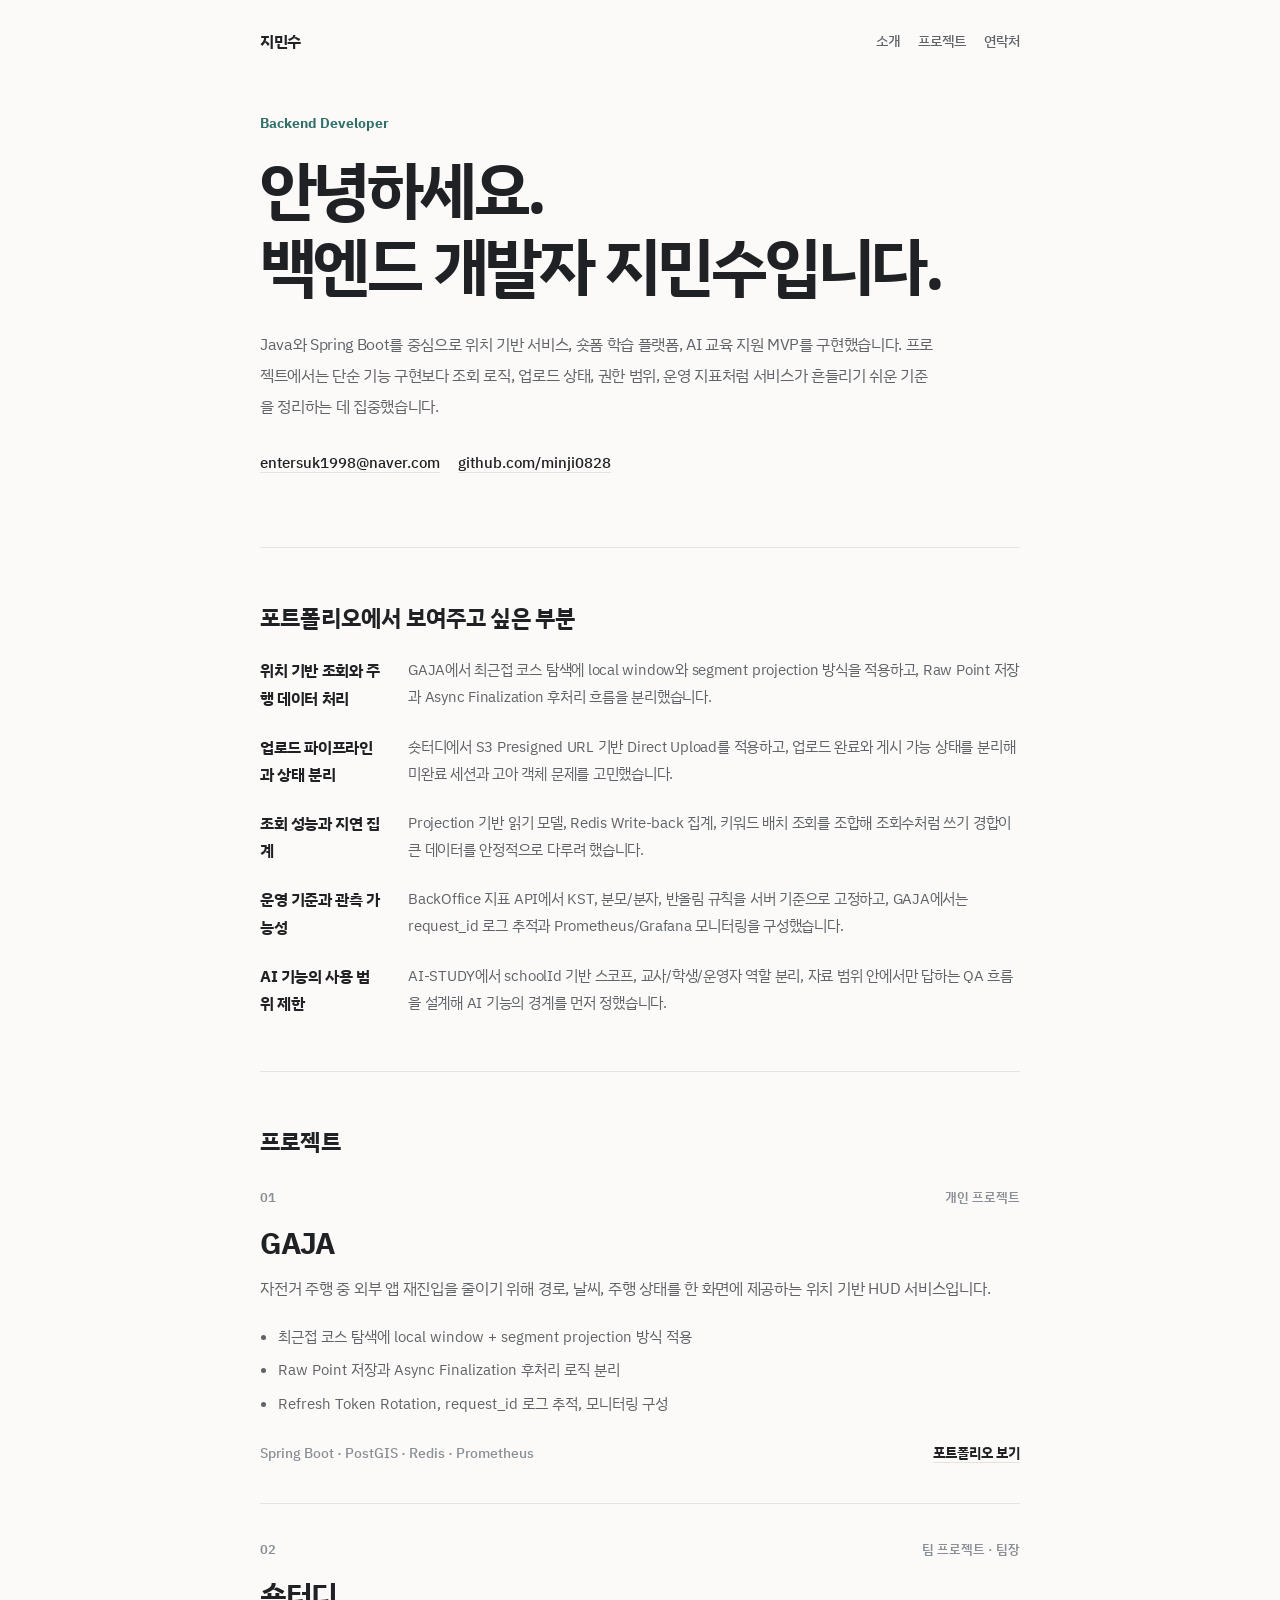
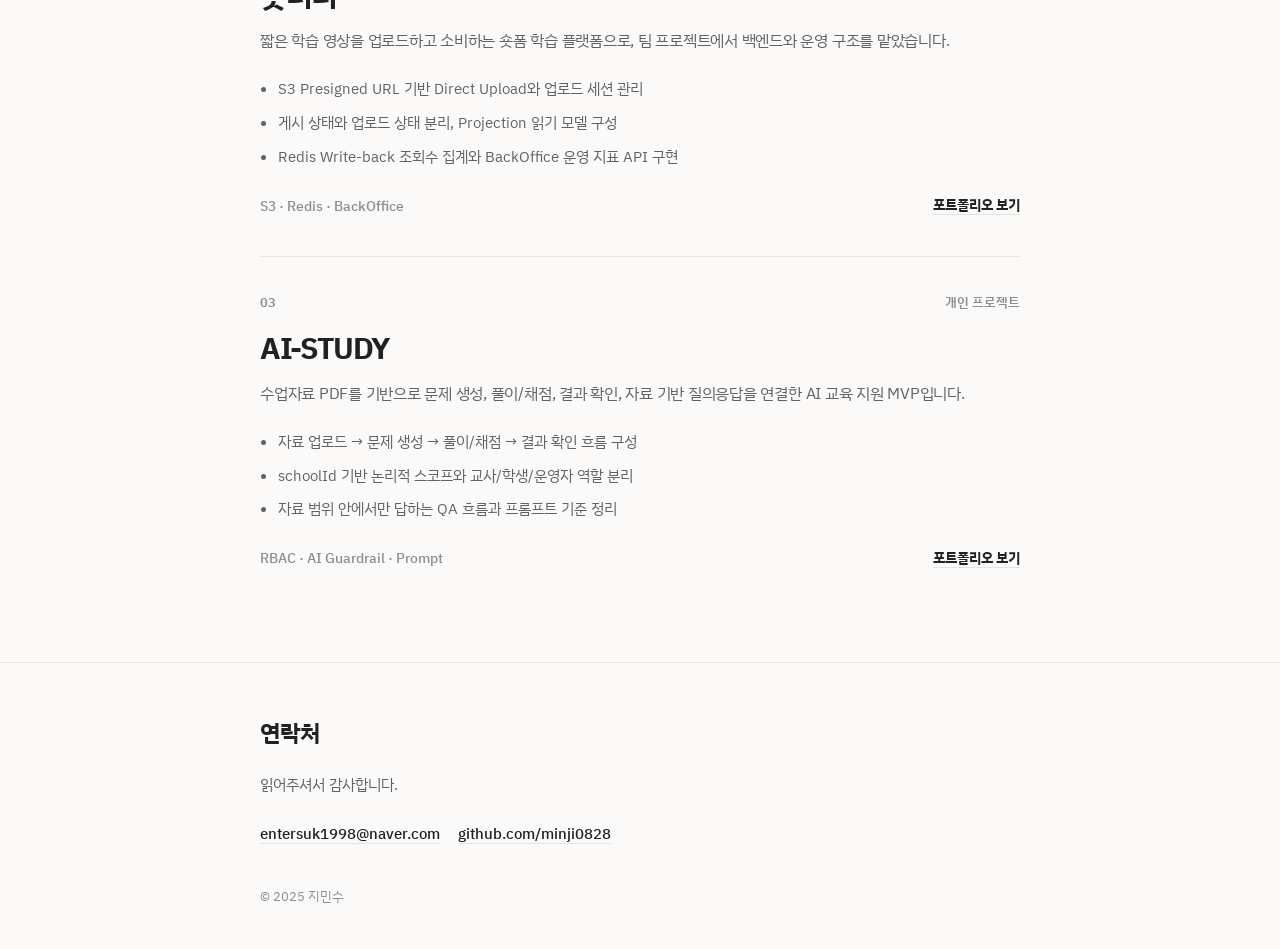
==== commit 73e3f4dd: "refine vertical portfolio content" ====
--- a/index.html
+++ b/index.html
@@ -26,8 +26,8 @@
         <p class="intro-label">Backend Developer</p>
         <h1 id="intro-heading">안녕하세요.<br />백엔드 개발자 지민수입니다.</h1>
         <p class="intro-text">
-          Spring Boot를 중심으로 인증, 조회 API, 파일 업로드, 운영 지표 API를 구현했습니다.
-          프로젝트를 진행하며 사용자가 요청한 데이터가 안정적으로 흐르고, 운영자가 이해할 수 있는 기준으로 응답하는 서버를 고민했습니다.
+          Java와 Spring Boot를 중심으로 위치 기반 서비스, 숏폼 학습 플랫폼, AI 교육 지원 MVP를 구현했습니다.
+          프로젝트에서는 단순 기능 구현보다 조회 로직, 업로드 상태, 권한 범위, 운영 지표처럼 서비스가 흔들리기 쉬운 기준을 정리하는 데 집중했습니다.
         </p>
         <div class="intro-links" aria-label="연락 링크">
           <a href="mailto:entersuk1998@naver.com">entersuk1998@naver.com</a>
@@ -39,19 +39,27 @@
 
   <main class="simple-container">
     <section class="simple-section" aria-labelledby="focus-heading">
-      <h2 id="focus-heading">주로 고민한 부분</h2>
+      <h2 id="focus-heading">포트폴리오에서 보여주고 싶은 부분</h2>
       <div class="focus-list">
         <article>
-          <h3>조회 API</h3>
-          <p>화면에서 필요한 데이터를 빠르게 가져올 수 있도록 Projection, N+1 완화, 캐시 집계 방식을 적용했습니다.</p>
+          <h3>위치 기반 조회와 주행 데이터 처리</h3>
+          <p>GAJA에서 최근접 코스 탐색에 local window와 segment projection 방식을 적용하고, Raw Point 저장과 Async Finalization 후처리 흐름을 분리했습니다.</p>
         </article>
         <article>
-          <h3>인증과 권한</h3>
-          <p>JWT 인증, 역할 분리, 접근 범위를 정리해 사용자별로 볼 수 있는 데이터 기준을 명확히 했습니다.</p>
+          <h3>업로드 파이프라인과 상태 분리</h3>
+          <p>숏터디에서 S3 Presigned URL 기반 Direct Upload를 적용하고, 업로드 완료와 게시 가능 상태를 분리해 미완료 세션과 고아 객체 문제를 고민했습니다.</p>
         </article>
         <article>
-          <h3>운영 기준</h3>
-          <p>통계 산출 기준, 업로드 책임 분리, 시간대 처리처럼 운영 중 헷갈릴 수 있는 부분을 API에 반영했습니다.</p>
+          <h3>조회 성능과 지연 집계</h3>
+          <p>Projection 기반 읽기 모델, Redis Write-back 집계, 키워드 배치 조회를 조합해 조회수처럼 쓰기 경합이 큰 데이터를 안정적으로 다루려 했습니다.</p>
+        </article>
+        <article>
+          <h3>운영 기준과 관측 가능성</h3>
+          <p>BackOffice 지표 API에서 KST, 분모/분자, 반올림 규칙을 서버 기준으로 고정하고, GAJA에서는 request_id 로그 추적과 Prometheus/Grafana 모니터링을 구성했습니다.</p>
+        </article>
+        <article>
+          <h3>AI 기능의 사용 범위 제한</h3>
+          <p>AI-STUDY에서 schoolId 기반 스코프, 교사/학생/운영자 역할 분리, 자료 범위 안에서만 답하는 QA 흐름을 설계해 AI 기능의 경계를 먼저 정했습니다.</p>
         </article>
       </div>
     </section>
@@ -65,14 +73,14 @@
             <span>개인 프로젝트</span>
           </div>
           <h3>GAJA</h3>
-          <p class="project-desc">자전거 여행 중 경로, 날씨, 주행 상태를 확인하는 위치 기반 HUD 서비스입니다.</p>
+          <p class="project-desc">자전거 주행 중 외부 앱 재진입을 줄이기 위해 경로, 날씨, 주행 상태를 한 화면에 제공하는 위치 기반 HUD 서비스입니다.</p>
           <ul>
-            <li>GPS 위치 데이터 수집과 주행 기록 저장 흐름 설계</li>
-            <li>JWT 기반 인증 구조 정리</li>
-            <li>외부 기상 API 실패 상황을 고려한 응답 흐름 고민</li>
+            <li>최근접 코스 탐색에 local window + segment projection 방식 적용</li>
+            <li>Raw Point 저장과 Async Finalization 후처리 로직 분리</li>
+            <li>Refresh Token Rotation, request_id 로그 추적, 모니터링 구성</li>
           </ul>
           <div class="project-bottom">
-            <span>Spring Boot · JWT · Location API</span>
+            <span>Spring Boot · PostGIS · Redis · Prometheus</span>
             <a href="./gaja.html">포트폴리오 보기</a>
           </div>
         </article>
@@ -83,11 +91,11 @@
             <span>팀 프로젝트 · 팀장</span>
           </div>
           <h3>숏터디</h3>
-          <p class="project-desc">짧은 학습 영상을 업로드하고 소비하는 숏폼 학습 콘텐츠 플랫폼입니다.</p>
+          <p class="project-desc">짧은 학습 영상을 업로드하고 소비하는 숏폼 학습 플랫폼으로, 팀 프로젝트에서 백엔드와 운영 구조를 맡았습니다.</p>
           <ul>
-            <li>S3 Direct Upload로 서버와 업로드 책임 분리</li>
-            <li>Redis Write-back 방식으로 조회·좋아요·통계 집계 완충</li>
-            <li>BackOffice 지표 API와 팀 일정 우선순위 조율</li>
+            <li>S3 Presigned URL 기반 Direct Upload와 업로드 세션 관리</li>
+            <li>게시 상태와 업로드 상태 분리, Projection 읽기 모델 구성</li>
+            <li>Redis Write-back 조회수 집계와 BackOffice 운영 지표 API 구현</li>
           </ul>
           <div class="project-bottom">
             <span>S3 · Redis · BackOffice</span>
@@ -101,11 +109,11 @@
             <span>개인 프로젝트</span>
           </div>
           <h3>AI-STUDY</h3>
-          <p class="project-desc">수업 자료를 기반으로 질문과 복습을 돕는 AI 학습 보조 서비스입니다.</p>
+          <p class="project-desc">수업자료 PDF를 기반으로 문제 생성, 풀이/채점, 결과 확인, 자료 기반 질의응답을 연결한 AI 교육 지원 MVP입니다.</p>
           <ul>
-            <li>학교·교사·학생 역할별 접근 범위 분리</li>
-            <li>학습 자료 기반 응답을 위한 프롬프트 기준 정리</li>
-            <li>AI 기능 사용량과 응답 범위를 제한하는 구조 설계</li>
+            <li>자료 업로드 → 문제 생성 → 풀이/채점 → 결과 확인 흐름 구성</li>
+            <li>schoolId 기반 논리적 스코프와 교사/학생/운영자 역할 분리</li>
+            <li>자료 범위 안에서만 답하는 QA 흐름과 프롬프트 기준 정리</li>
           </ul>
           <div class="project-bottom">
             <span>RBAC · AI Guardrail · Prompt</span>
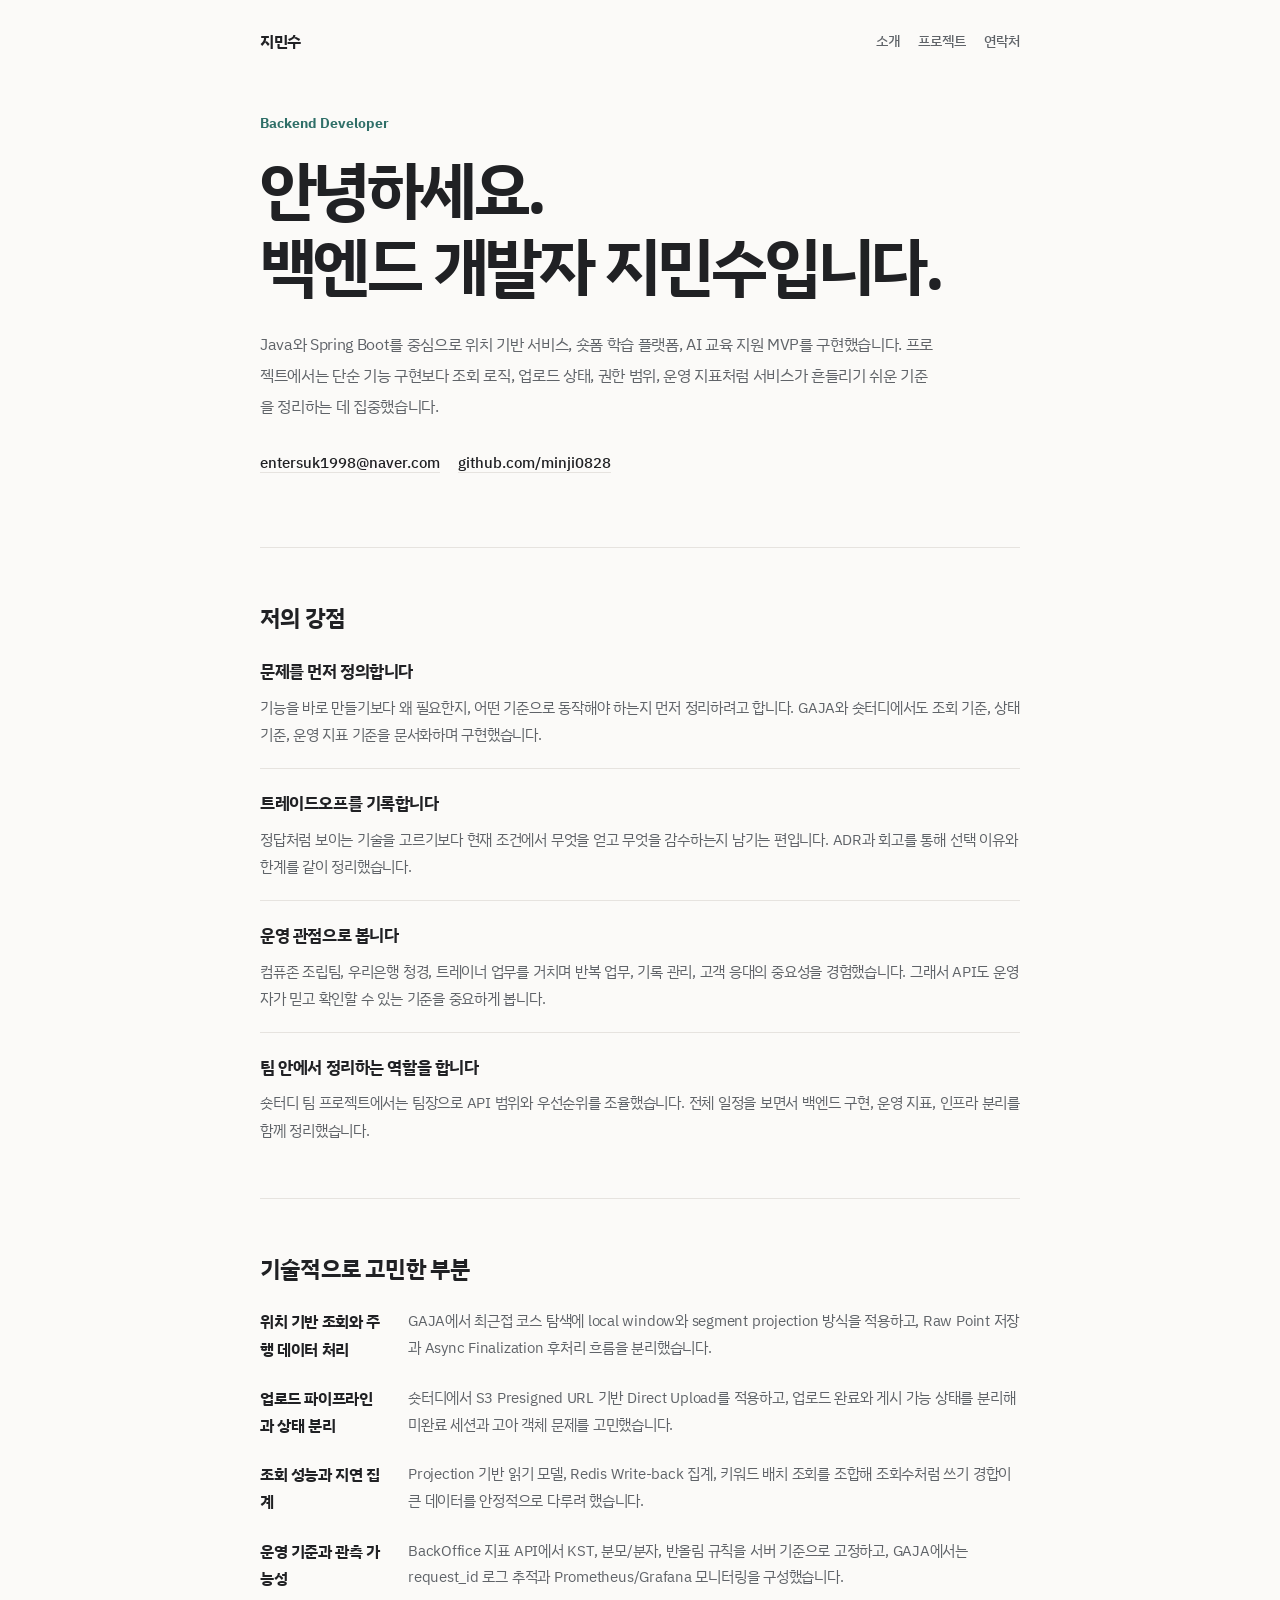
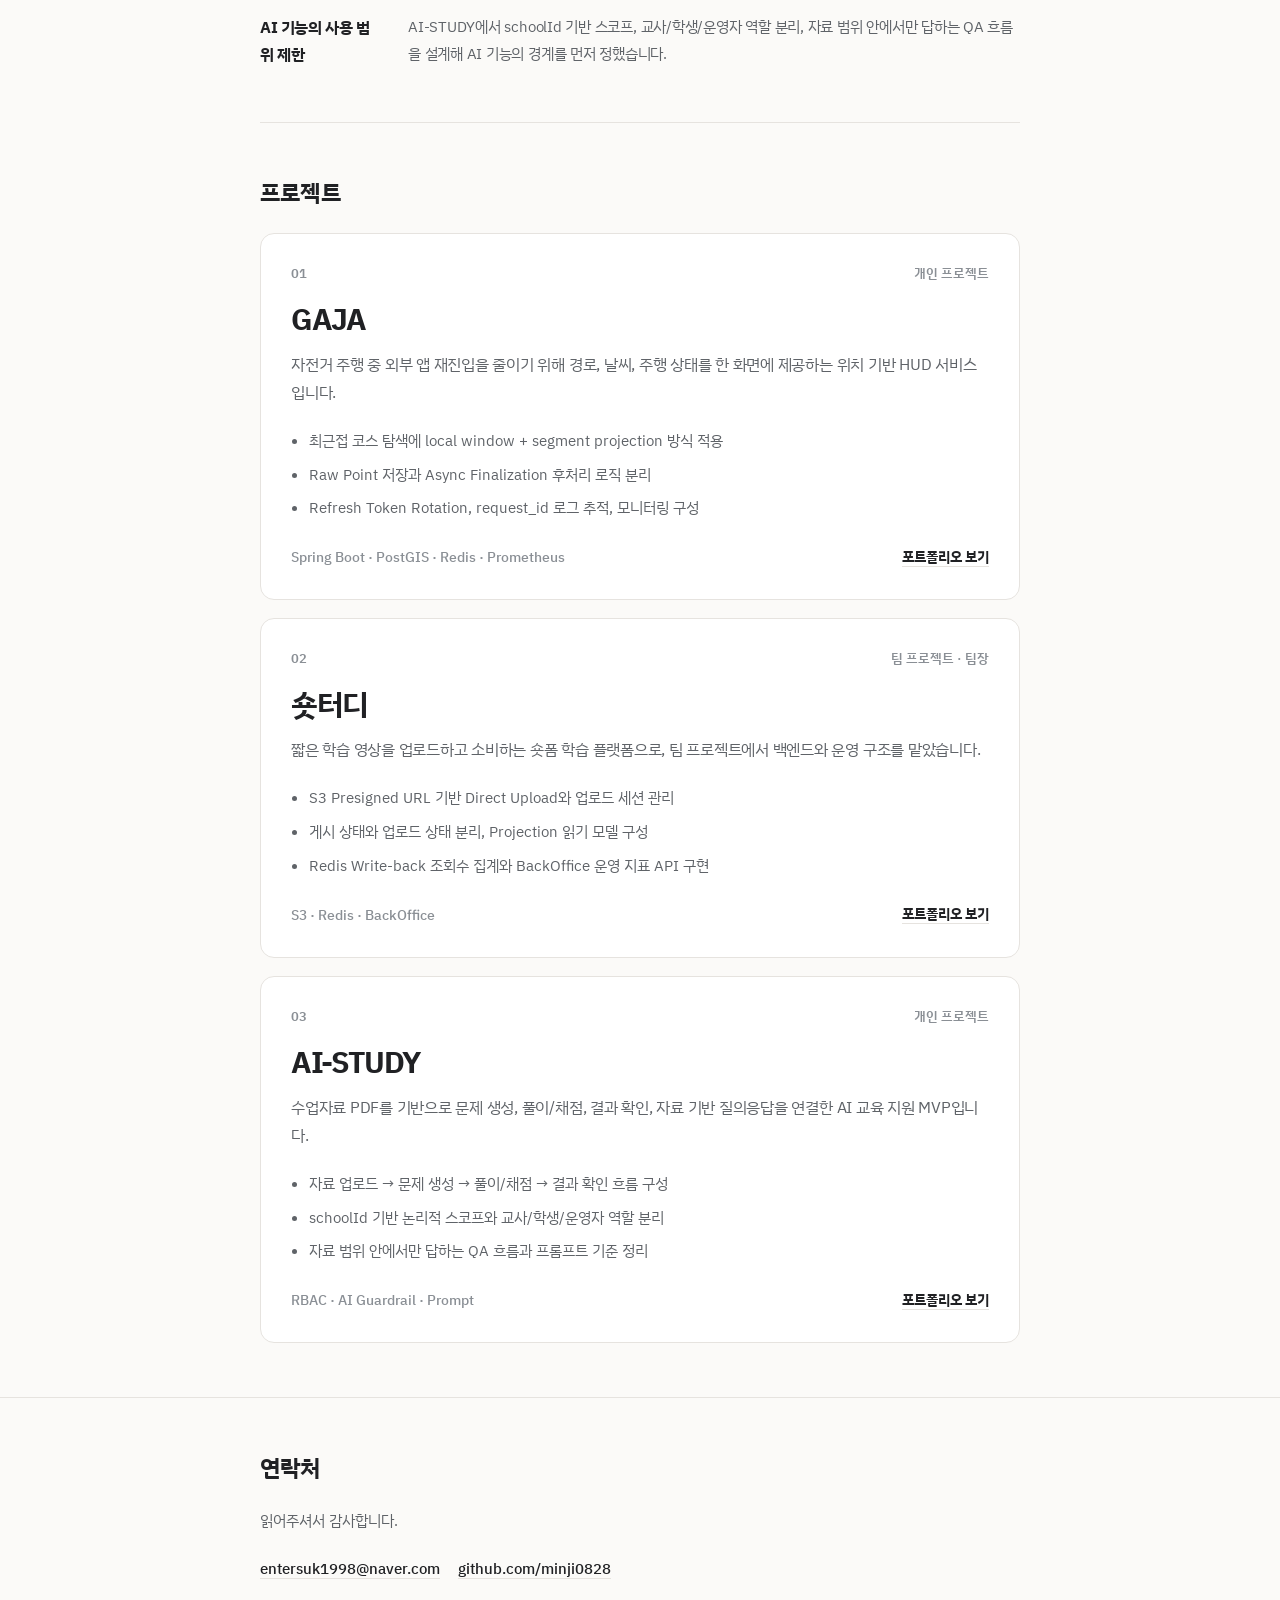
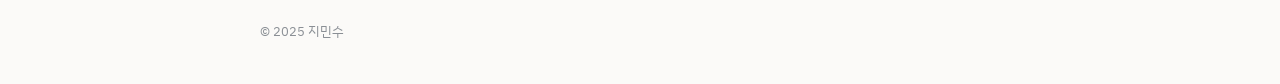
==== commit 250974ff: "restore personal strengths on landing" ====
--- a/index.html
+++ b/index.html
@@ -38,8 +38,30 @@
   </header>
 
   <main class="simple-container">
+    <section class="simple-section" aria-labelledby="strength-heading">
+      <h2 id="strength-heading">저의 강점</h2>
+      <div class="personal-list">
+        <article>
+          <h3>문제를 먼저 정의합니다</h3>
+          <p>기능을 바로 만들기보다 왜 필요한지, 어떤 기준으로 동작해야 하는지 먼저 정리하려고 합니다. GAJA와 숏터디에서도 조회 기준, 상태 기준, 운영 지표 기준을 문서화하며 구현했습니다.</p>
+        </article>
+        <article>
+          <h3>트레이드오프를 기록합니다</h3>
+          <p>정답처럼 보이는 기술을 고르기보다 현재 조건에서 무엇을 얻고 무엇을 감수하는지 남기는 편입니다. ADR과 회고를 통해 선택 이유와 한계를 같이 정리했습니다.</p>
+        </article>
+        <article>
+          <h3>운영 관점으로 봅니다</h3>
+          <p>컴퓨존 조립팀, 우리은행 청경, 트레이너 업무를 거치며 반복 업무, 기록 관리, 고객 응대의 중요성을 경험했습니다. 그래서 API도 운영자가 믿고 확인할 수 있는 기준을 중요하게 봅니다.</p>
+        </article>
+        <article>
+          <h3>팀 안에서 정리하는 역할을 합니다</h3>
+          <p>숏터디 팀 프로젝트에서는 팀장으로 API 범위와 우선순위를 조율했습니다. 전체 일정을 보면서 백엔드 구현, 운영 지표, 인프라 분리를 함께 정리했습니다.</p>
+        </article>
+      </div>
+    </section>
+
     <section class="simple-section" aria-labelledby="focus-heading">
-      <h2 id="focus-heading">포트폴리오에서 보여주고 싶은 부분</h2>
+      <h2 id="focus-heading">기술적으로 고민한 부분</h2>
       <div class="focus-list">
         <article>
           <h3>위치 기반 조회와 주행 데이터 처리</h3>
--- a/styles.css
+++ b/styles.css
@@ -1967,6 +1967,36 @@
   gap: 22px;
 }
 
+.vertical-page .personal-list {
+  display: grid;
+  gap: 20px;
+}
+
+.vertical-page .personal-list article {
+  padding-bottom: 20px;
+  border-bottom: 1px solid var(--simple-line);
+}
+
+.vertical-page .personal-list article:last-child {
+  padding-bottom: 0;
+  border-bottom: 0;
+}
+
+.vertical-page .personal-list h3 {
+  margin-bottom: 8px;
+  color: var(--simple-text);
+  font-size: 1.04rem;
+  font-weight: 700;
+  letter-spacing: -0.025em;
+}
+
+.vertical-page .personal-list p {
+  color: var(--simple-sub);
+  font-size: 0.96rem;
+  line-height: 1.78;
+  letter-spacing: -0.015em;
+}
+
 .vertical-page .focus-list article {
   display: grid;
   grid-template-columns: 120px minmax(0, 1fr);
@@ -1989,17 +2019,18 @@
 
 .vertical-page .vertical-projects {
   display: grid;
-  gap: 0;
+  gap: 18px;
 }
 
 .vertical-page .vertical-project {
-  padding: 34px 0 38px;
-  border-top: 1px solid var(--simple-line);
+  padding: 28px 30px 30px;
+  border: 1px solid var(--simple-line);
+  border-radius: 14px;
+  background: #fff;
 }
 
 .vertical-page .vertical-project:first-child {
-  border-top: 0;
-  padding-top: 4px;
+  padding-top: 28px;
 }
 
 .vertical-page .project-topline {
@@ -2125,4 +2156,8 @@
     flex-direction: column;
     gap: 12px;
   }
-}
+
+  .vertical-page .vertical-project {
+    padding: 22px 20px 24px;
+  }
+}
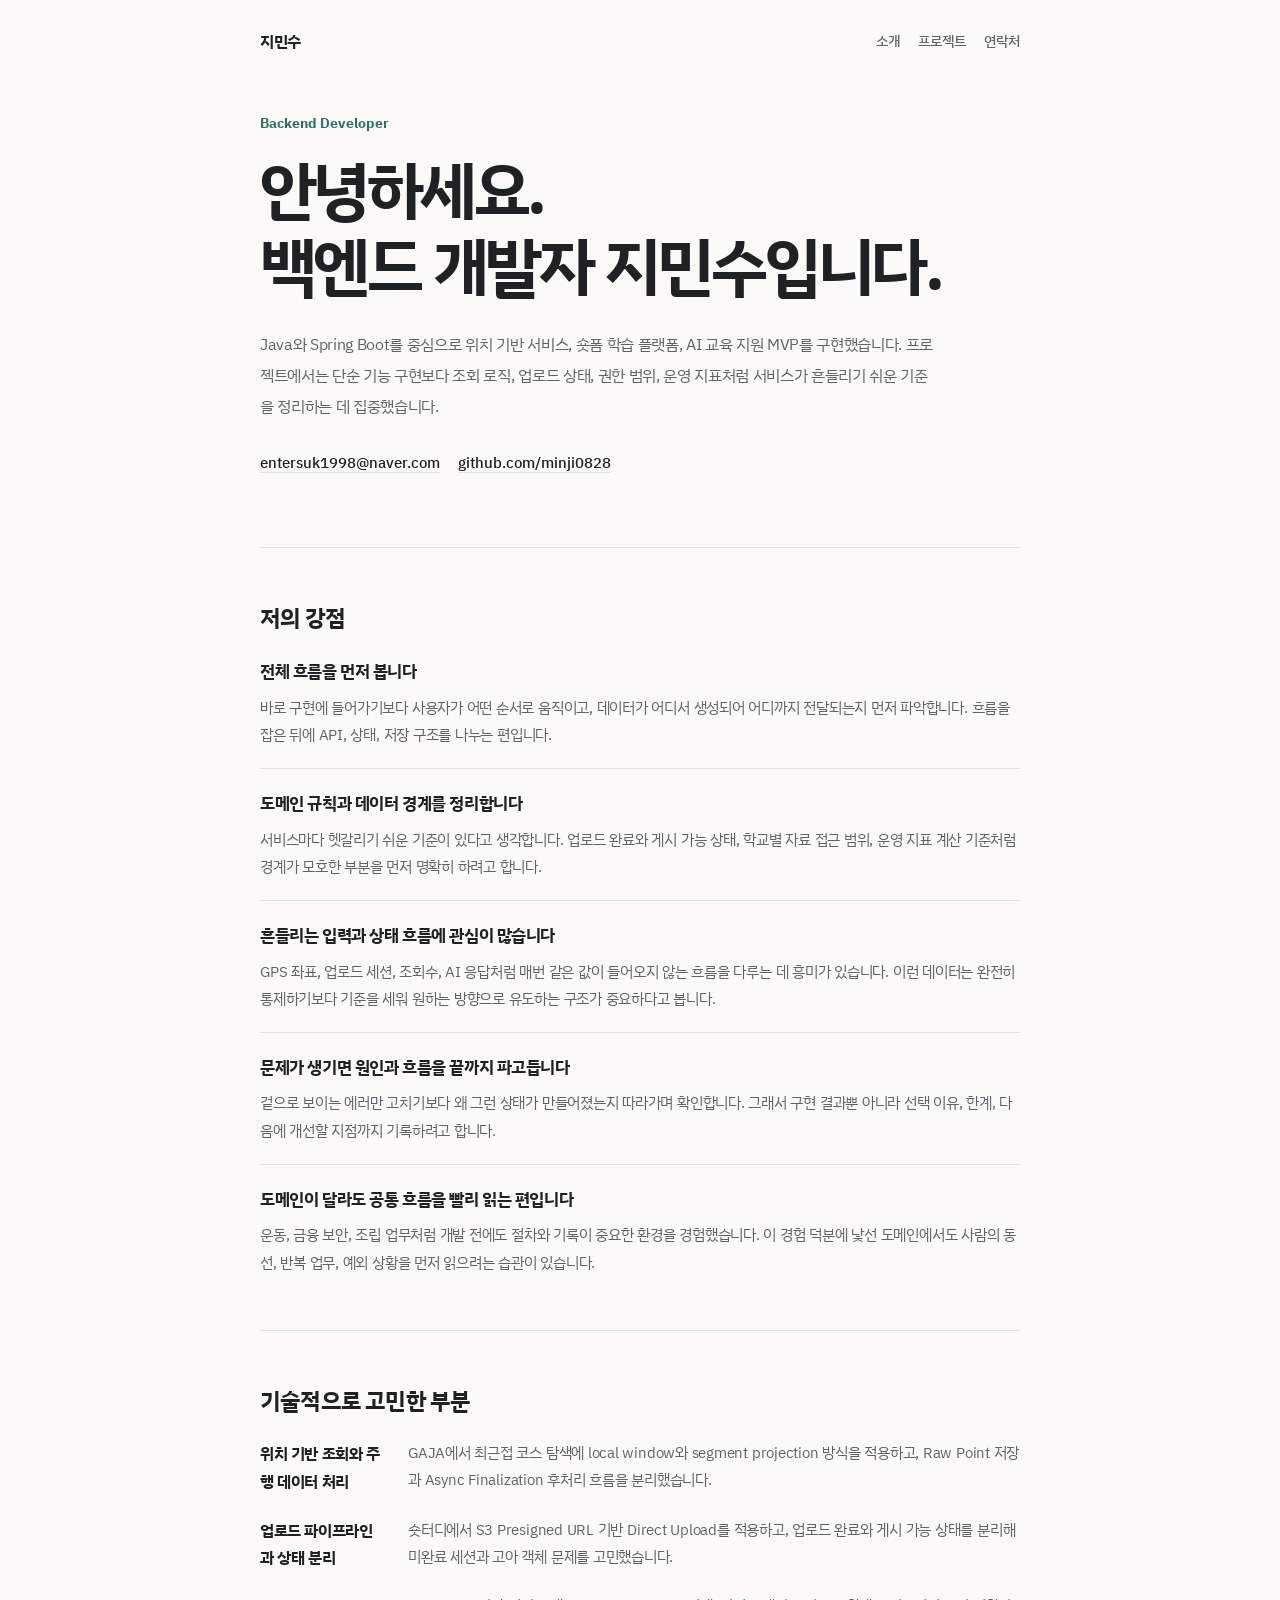
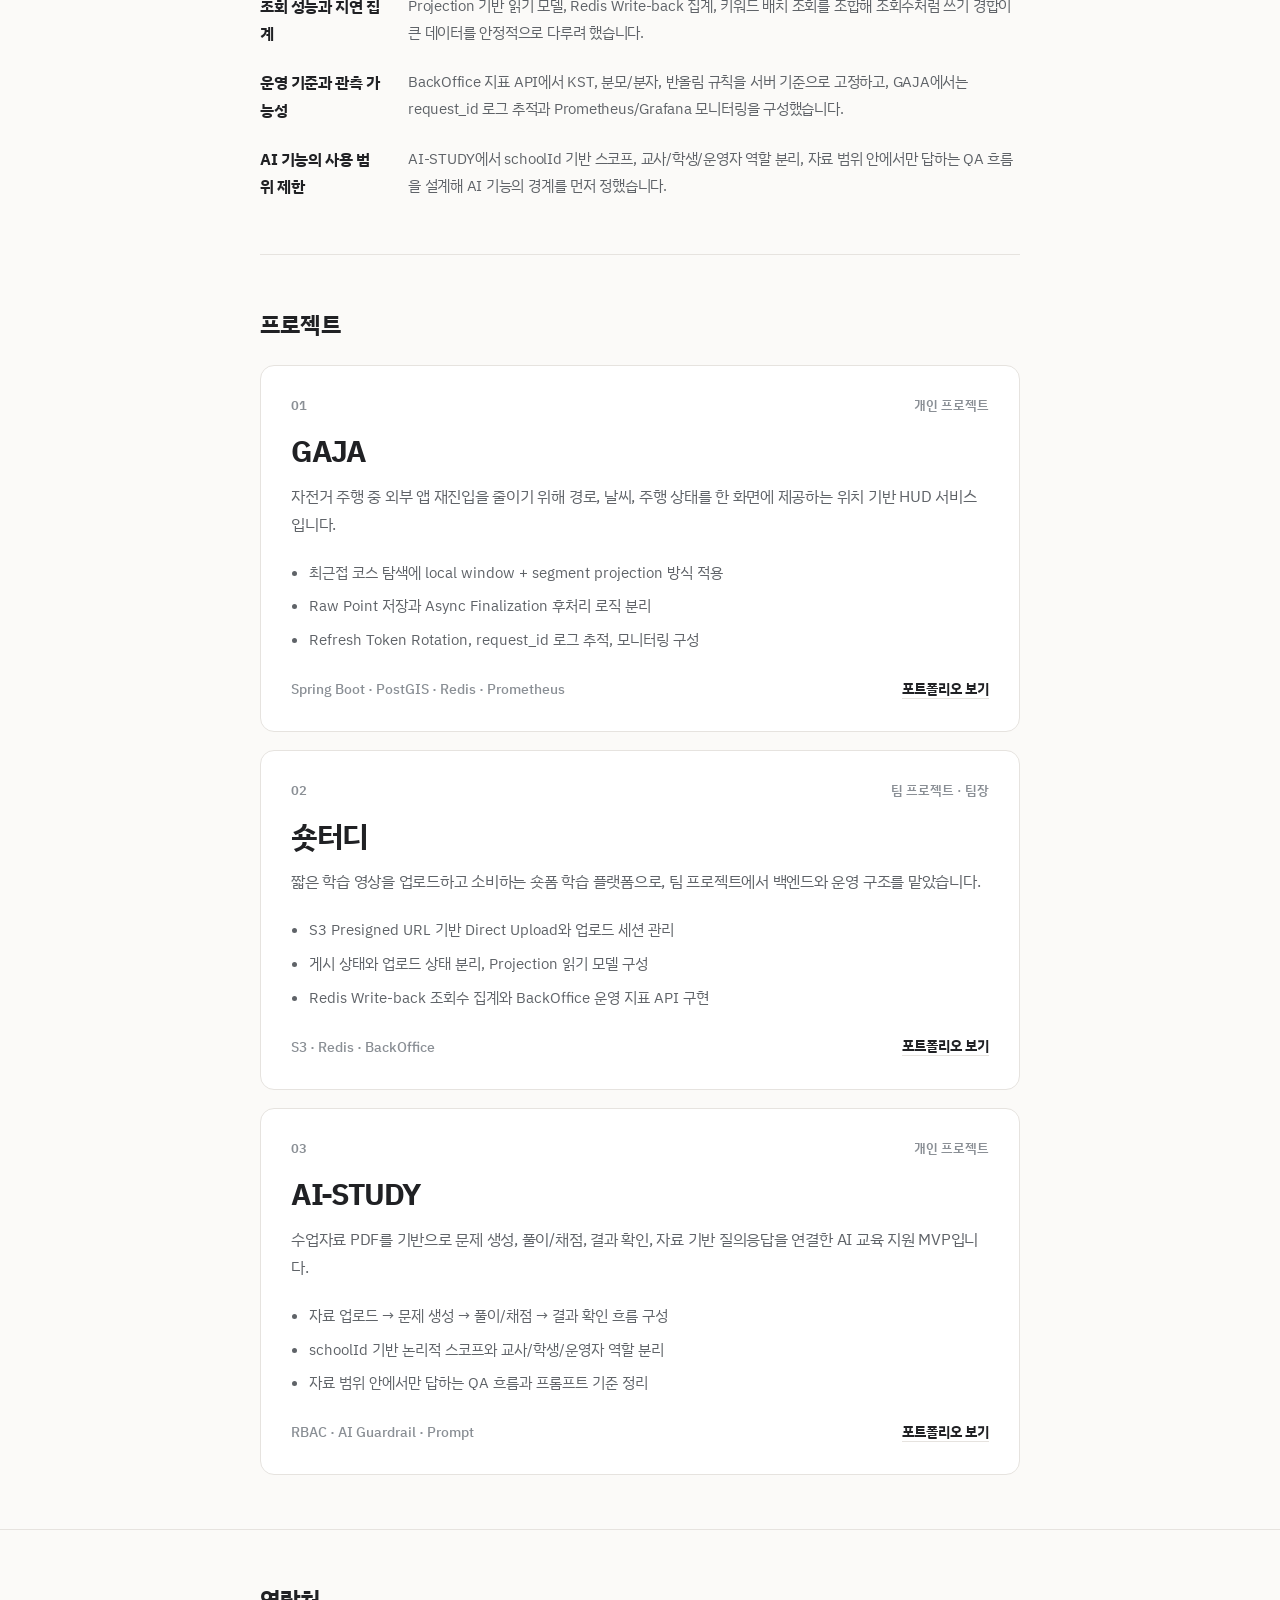
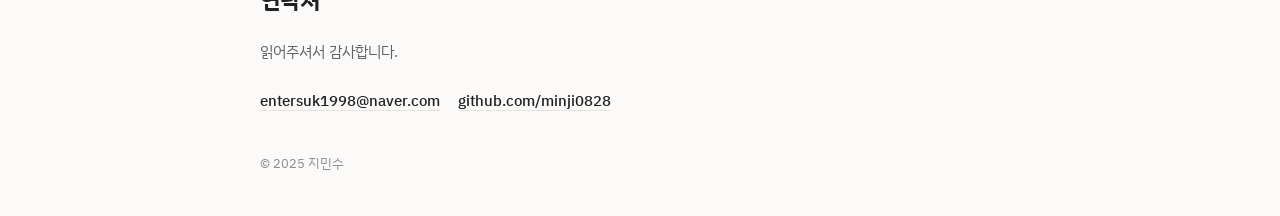
==== commit 7813d321: "revise strengths toward personal traits" ====
--- a/index.html
+++ b/index.html
@@ -42,20 +42,24 @@
       <h2 id="strength-heading">저의 강점</h2>
       <div class="personal-list">
         <article>
-          <h3>문제를 먼저 정의합니다</h3>
-          <p>기능을 바로 만들기보다 왜 필요한지, 어떤 기준으로 동작해야 하는지 먼저 정리하려고 합니다. GAJA와 숏터디에서도 조회 기준, 상태 기준, 운영 지표 기준을 문서화하며 구현했습니다.</p>
+          <h3>전체 흐름을 먼저 봅니다</h3>
+          <p>바로 구현에 들어가기보다 사용자가 어떤 순서로 움직이고, 데이터가 어디서 생성되어 어디까지 전달되는지 먼저 파악합니다. 흐름을 잡은 뒤에 API, 상태, 저장 구조를 나누는 편입니다.</p>
         </article>
         <article>
-          <h3>트레이드오프를 기록합니다</h3>
-          <p>정답처럼 보이는 기술을 고르기보다 현재 조건에서 무엇을 얻고 무엇을 감수하는지 남기는 편입니다. ADR과 회고를 통해 선택 이유와 한계를 같이 정리했습니다.</p>
+          <h3>도메인 규칙과 데이터 경계를 정리합니다</h3>
+          <p>서비스마다 헷갈리기 쉬운 기준이 있다고 생각합니다. 업로드 완료와 게시 가능 상태, 학교별 자료 접근 범위, 운영 지표 계산 기준처럼 경계가 모호한 부분을 먼저 명확히 하려고 합니다.</p>
         </article>
         <article>
-          <h3>운영 관점으로 봅니다</h3>
-          <p>컴퓨존 조립팀, 우리은행 청경, 트레이너 업무를 거치며 반복 업무, 기록 관리, 고객 응대의 중요성을 경험했습니다. 그래서 API도 운영자가 믿고 확인할 수 있는 기준을 중요하게 봅니다.</p>
+          <h3>흔들리는 입력과 상태 흐름에 관심이 많습니다</h3>
+          <p>GPS 좌표, 업로드 세션, 조회수, AI 응답처럼 매번 같은 값이 들어오지 않는 흐름을 다루는 데 흥미가 있습니다. 이런 데이터는 완전히 통제하기보다 기준을 세워 원하는 방향으로 유도하는 구조가 중요하다고 봅니다.</p>
         </article>
         <article>
-          <h3>팀 안에서 정리하는 역할을 합니다</h3>
-          <p>숏터디 팀 프로젝트에서는 팀장으로 API 범위와 우선순위를 조율했습니다. 전체 일정을 보면서 백엔드 구현, 운영 지표, 인프라 분리를 함께 정리했습니다.</p>
+          <h3>문제가 생기면 원인과 흐름을 끝까지 파고듭니다</h3>
+          <p>겉으로 보이는 에러만 고치기보다 왜 그런 상태가 만들어졌는지 따라가며 확인합니다. 그래서 구현 결과뿐 아니라 선택 이유, 한계, 다음에 개선할 지점까지 기록하려고 합니다.</p>
+        </article>
+        <article>
+          <h3>도메인이 달라도 공통 흐름을 빨리 읽는 편입니다</h3>
+          <p>운동, 금융 보안, 조립 업무처럼 개발 전에도 절차와 기록이 중요한 환경을 경험했습니다. 이 경험 덕분에 낯선 도메인에서도 사람의 동선, 반복 업무, 예외 상황을 먼저 읽으려는 습관이 있습니다.</p>
         </article>
       </div>
     </section>
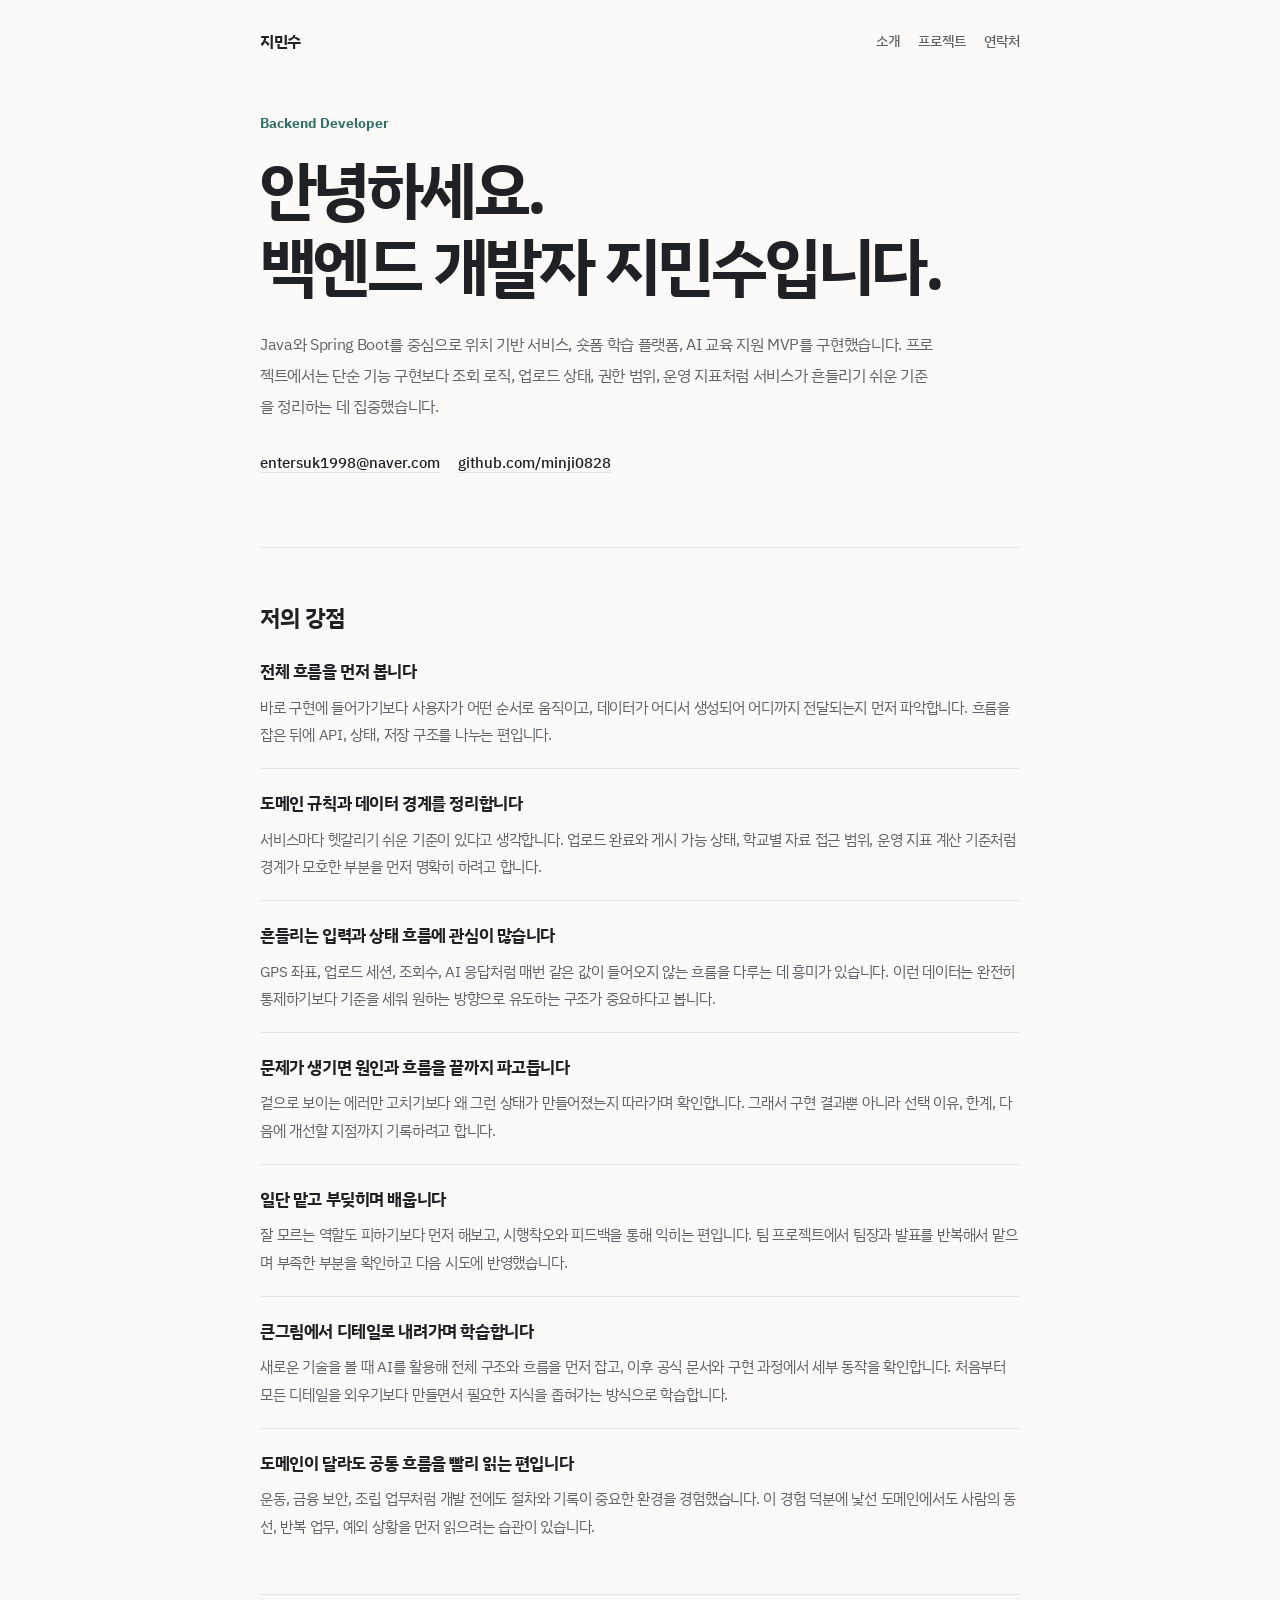
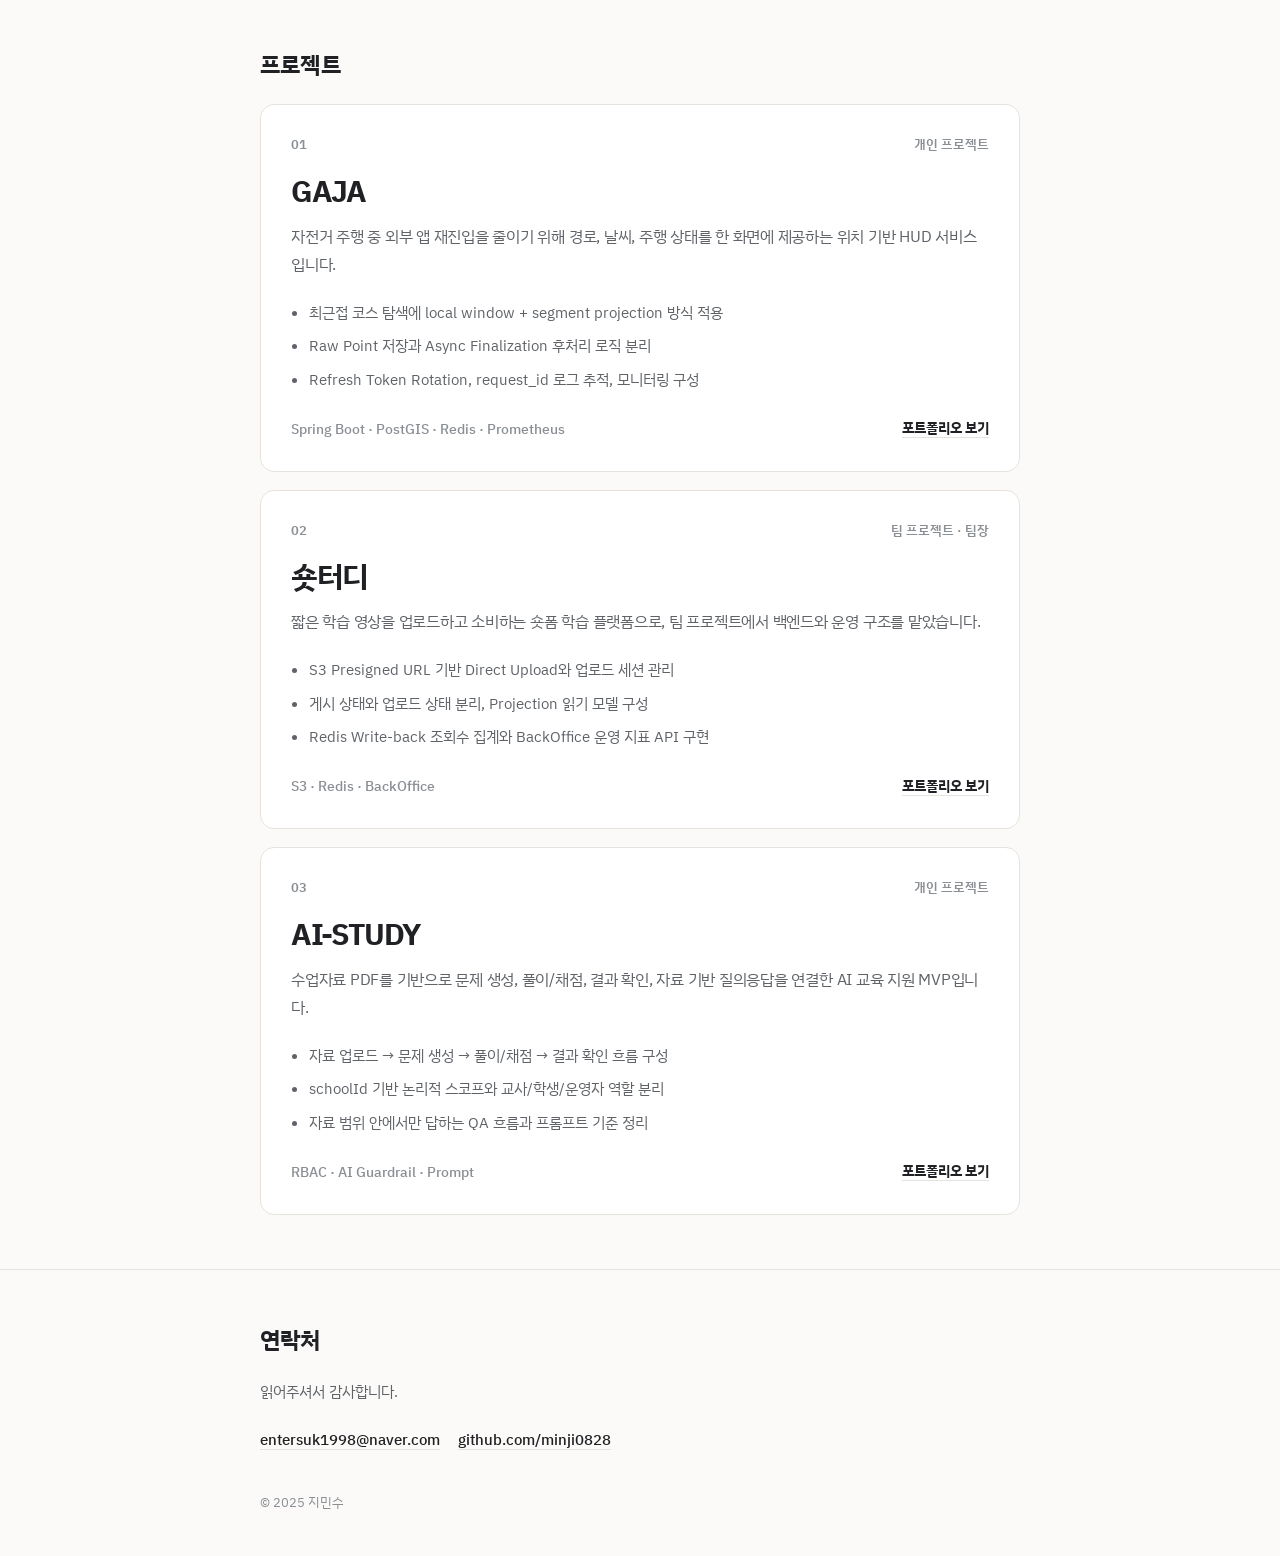
==== commit d03a89f2: "strengthen personal growth narrative" ====
--- a/index.html
+++ b/index.html
@@ -58,34 +58,16 @@
           <p>겉으로 보이는 에러만 고치기보다 왜 그런 상태가 만들어졌는지 따라가며 확인합니다. 그래서 구현 결과뿐 아니라 선택 이유, 한계, 다음에 개선할 지점까지 기록하려고 합니다.</p>
         </article>
         <article>
+          <h3>일단 맡고 부딪히며 배웁니다</h3>
+          <p>잘 모르는 역할도 피하기보다 먼저 해보고, 시행착오와 피드백을 통해 익히는 편입니다. 팀 프로젝트에서 팀장과 발표를 반복해서 맡으며 부족한 부분을 확인하고 다음 시도에 반영했습니다.</p>
+        </article>
+        <article>
+          <h3>큰그림에서 디테일로 내려가며 학습합니다</h3>
+          <p>새로운 기술을 볼 때 AI를 활용해 전체 구조와 흐름을 먼저 잡고, 이후 공식 문서와 구현 과정에서 세부 동작을 확인합니다. 처음부터 모든 디테일을 외우기보다 만들면서 필요한 지식을 좁혀가는 방식으로 학습합니다.</p>
+        </article>
+        <article>
           <h3>도메인이 달라도 공통 흐름을 빨리 읽는 편입니다</h3>
           <p>운동, 금융 보안, 조립 업무처럼 개발 전에도 절차와 기록이 중요한 환경을 경험했습니다. 이 경험 덕분에 낯선 도메인에서도 사람의 동선, 반복 업무, 예외 상황을 먼저 읽으려는 습관이 있습니다.</p>
-        </article>
-      </div>
-    </section>
-
-    <section class="simple-section" aria-labelledby="focus-heading">
-      <h2 id="focus-heading">기술적으로 고민한 부분</h2>
-      <div class="focus-list">
-        <article>
-          <h3>위치 기반 조회와 주행 데이터 처리</h3>
-          <p>GAJA에서 최근접 코스 탐색에 local window와 segment projection 방식을 적용하고, Raw Point 저장과 Async Finalization 후처리 흐름을 분리했습니다.</p>
-        </article>
-        <article>
-          <h3>업로드 파이프라인과 상태 분리</h3>
-          <p>숏터디에서 S3 Presigned URL 기반 Direct Upload를 적용하고, 업로드 완료와 게시 가능 상태를 분리해 미완료 세션과 고아 객체 문제를 고민했습니다.</p>
-        </article>
-        <article>
-          <h3>조회 성능과 지연 집계</h3>
-          <p>Projection 기반 읽기 모델, Redis Write-back 집계, 키워드 배치 조회를 조합해 조회수처럼 쓰기 경합이 큰 데이터를 안정적으로 다루려 했습니다.</p>
-        </article>
-        <article>
-          <h3>운영 기준과 관측 가능성</h3>
-          <p>BackOffice 지표 API에서 KST, 분모/분자, 반올림 규칙을 서버 기준으로 고정하고, GAJA에서는 request_id 로그 추적과 Prometheus/Grafana 모니터링을 구성했습니다.</p>
-        </article>
-        <article>
-          <h3>AI 기능의 사용 범위 제한</h3>
-          <p>AI-STUDY에서 schoolId 기반 스코프, 교사/학생/운영자 역할 분리, 자료 범위 안에서만 답하는 QA 흐름을 설계해 AI 기능의 경계를 먼저 정했습니다.</p>
         </article>
       </div>
     </section>
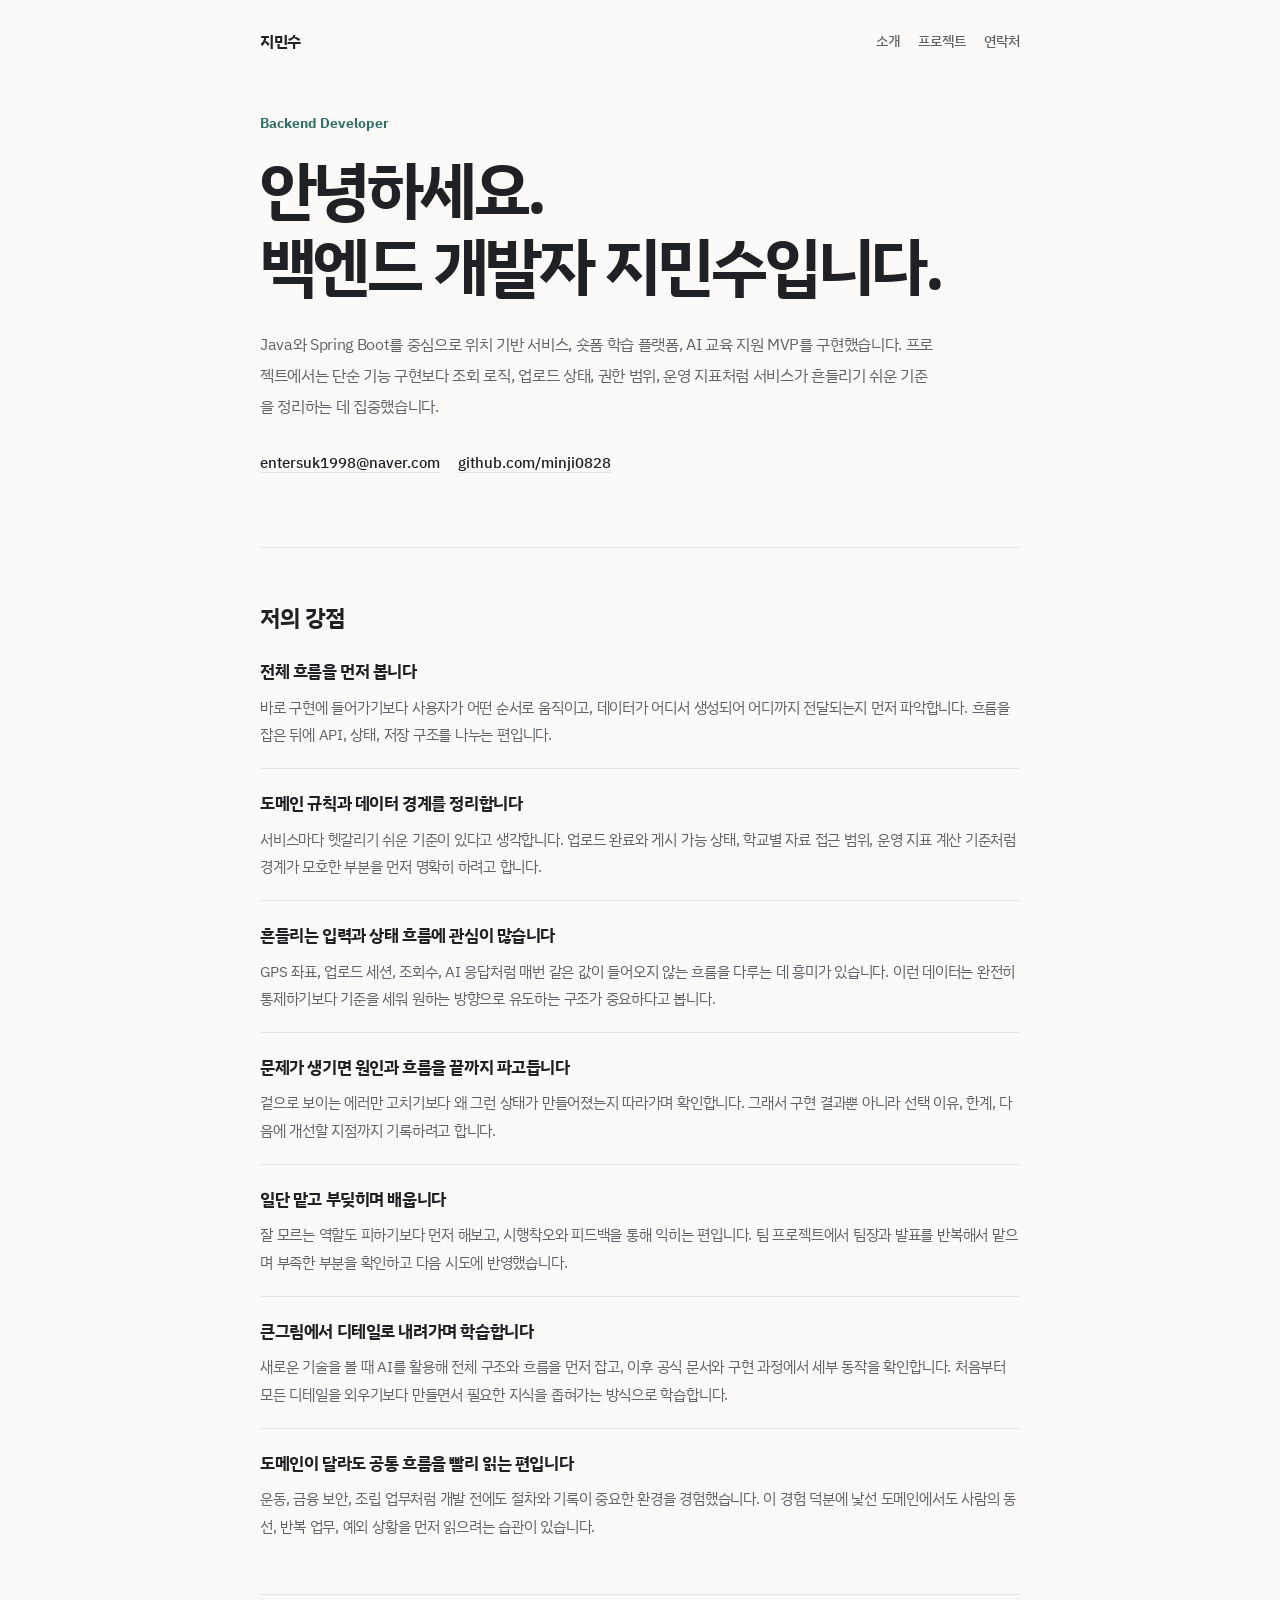
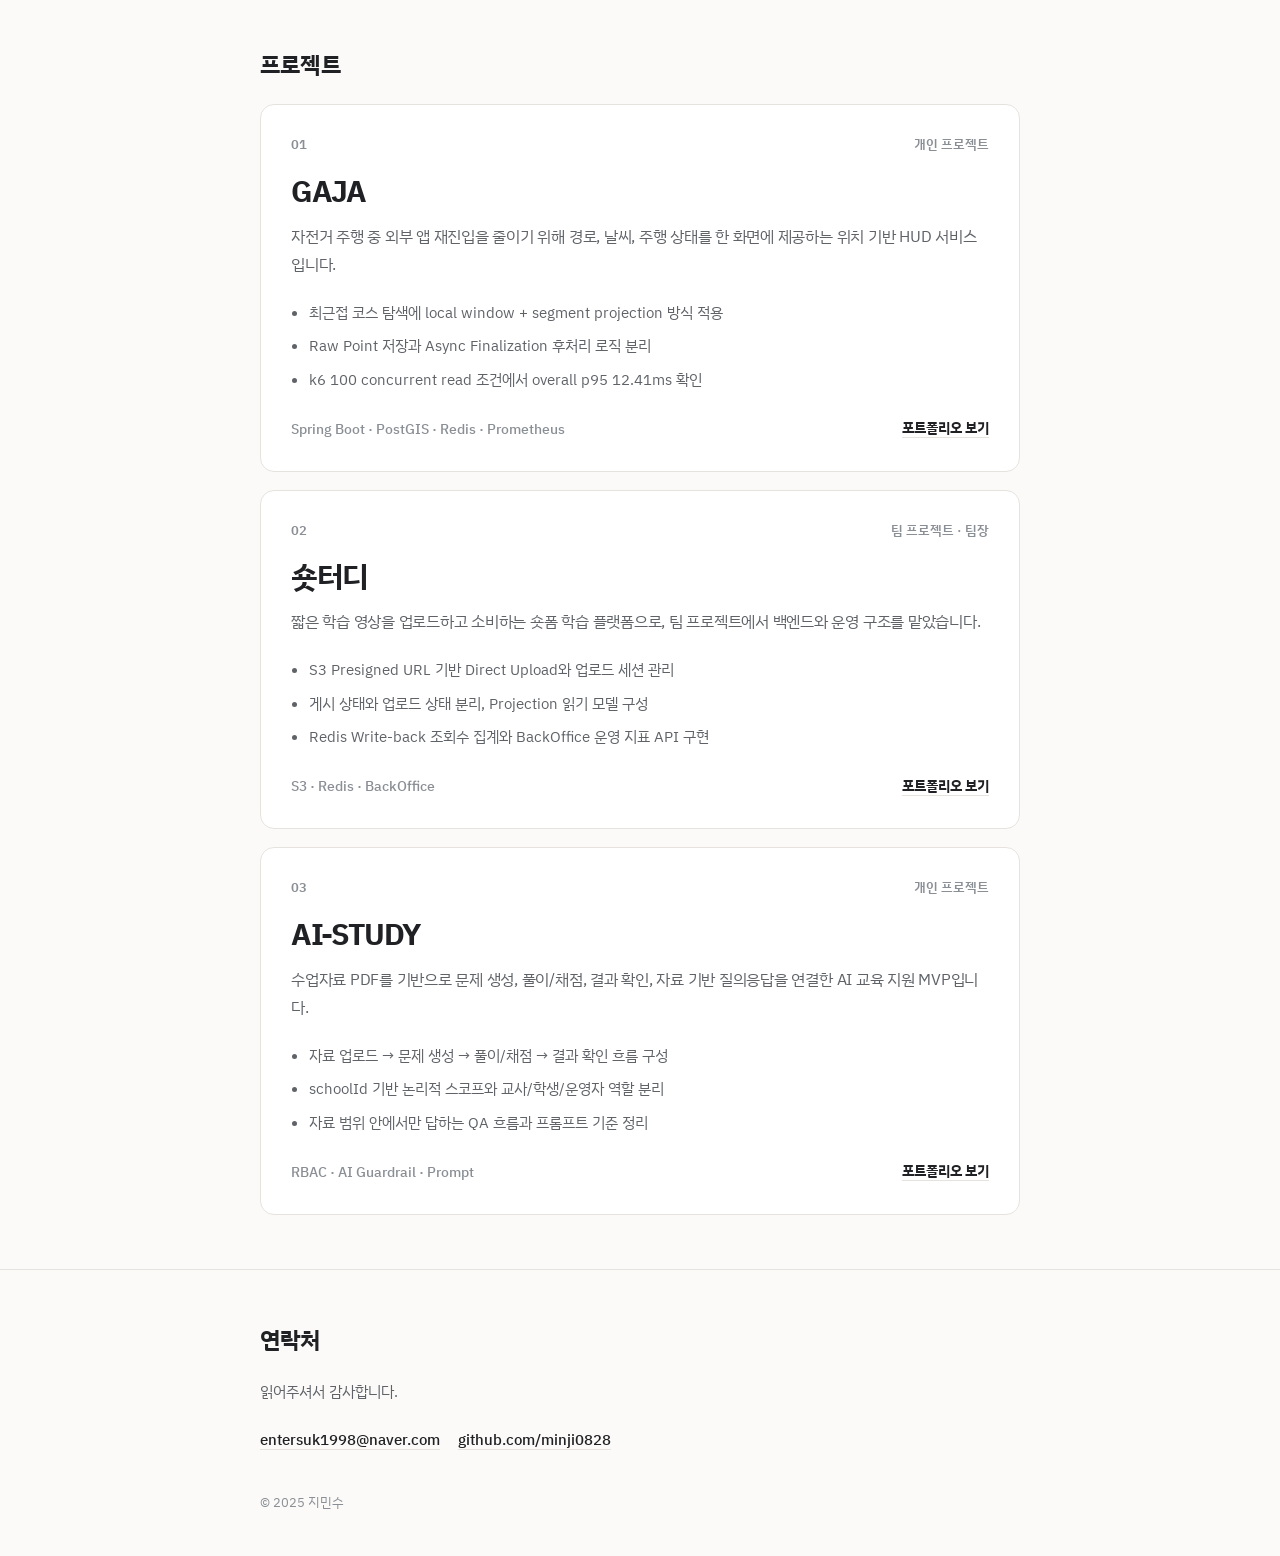
==== commit fb32c9b2: "add honest k6 benchmark wording" ====
--- a/index.html
+++ b/index.html
@@ -85,7 +85,7 @@
           <ul>
             <li>최근접 코스 탐색에 local window + segment projection 방식 적용</li>
             <li>Raw Point 저장과 Async Finalization 후처리 로직 분리</li>
-            <li>Refresh Token Rotation, request_id 로그 추적, 모니터링 구성</li>
+            <li>k6 100 concurrent read 조건에서 overall p95 12.41ms 확인</li>
           </ul>
           <div class="project-bottom">
             <span>Spring Boot · PostGIS · Redis · Prometheus</span>
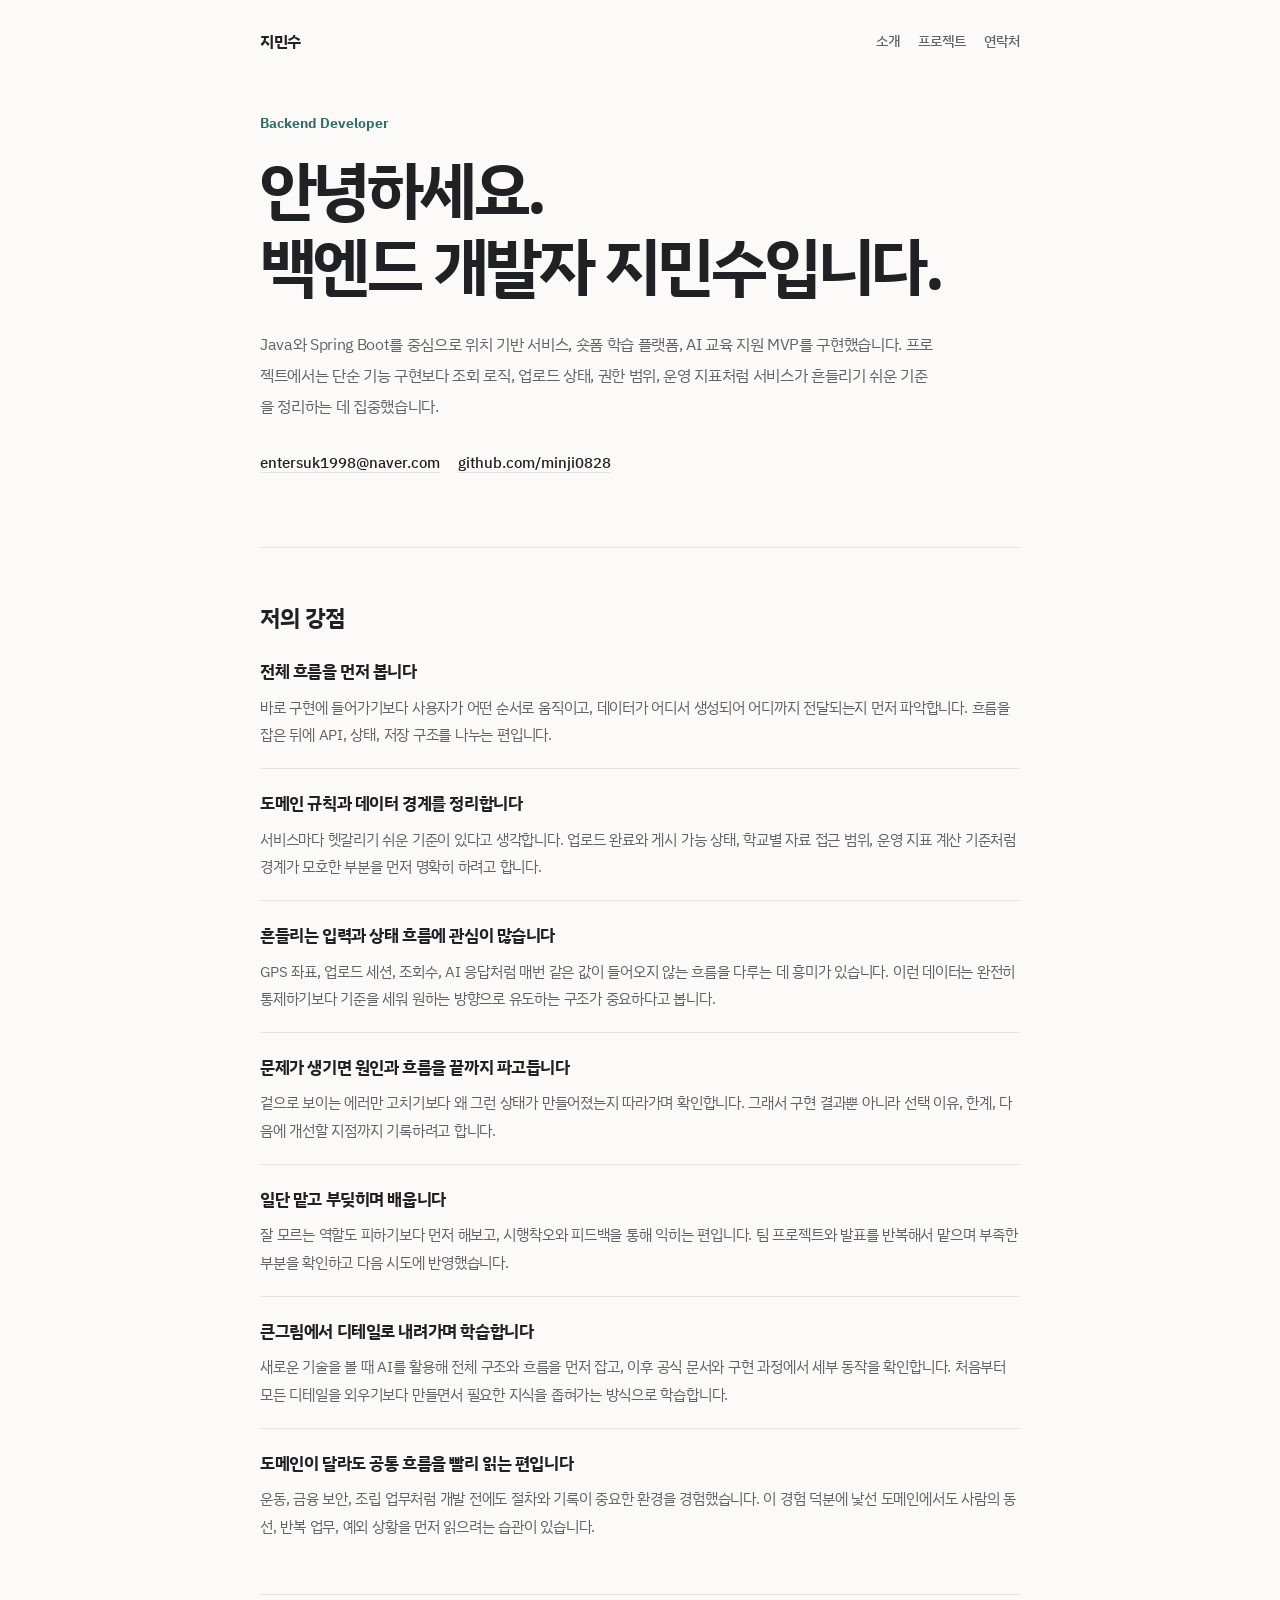
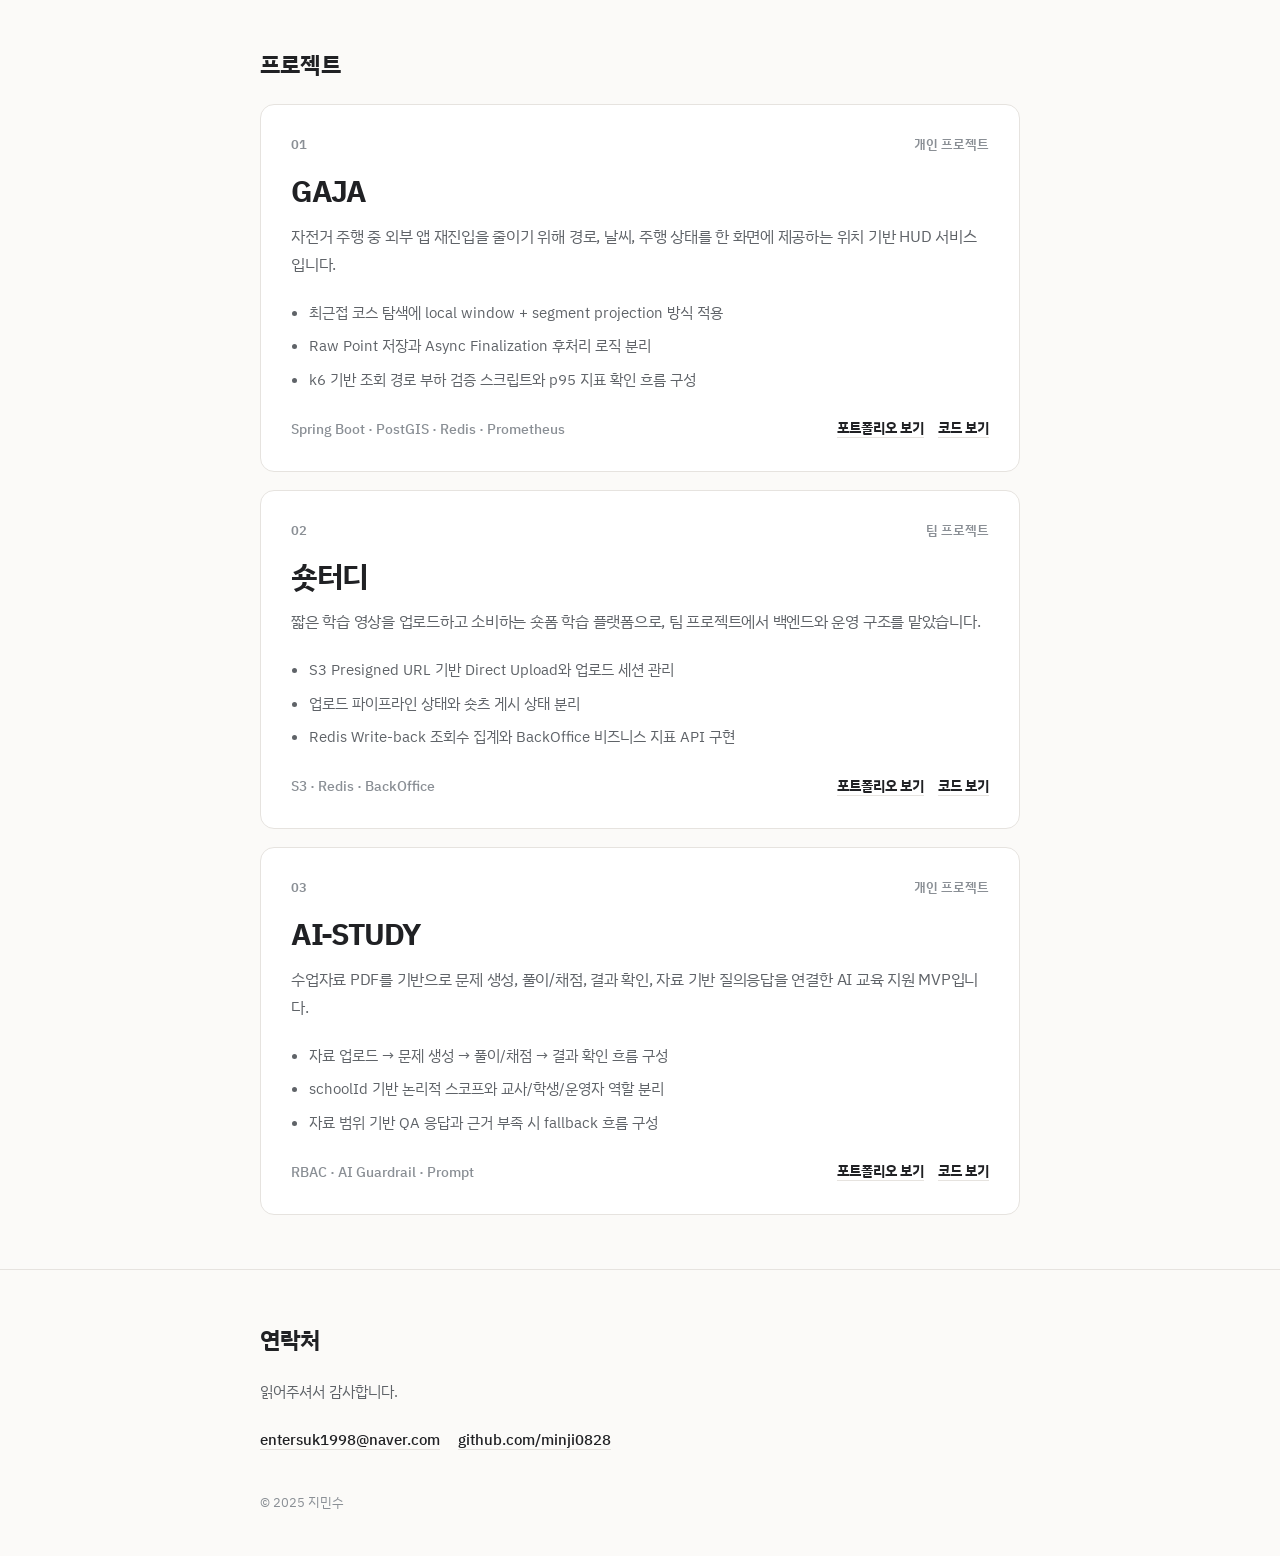
==== commit 1e43fcc5: "docs: 포트폴리오 검증 링크와 표현 정리" ====
--- a/index.html
+++ b/index.html
@@ -59,7 +59,7 @@
         </article>
         <article>
           <h3>일단 맡고 부딪히며 배웁니다</h3>
-          <p>잘 모르는 역할도 피하기보다 먼저 해보고, 시행착오와 피드백을 통해 익히는 편입니다. 팀 프로젝트에서 팀장과 발표를 반복해서 맡으며 부족한 부분을 확인하고 다음 시도에 반영했습니다.</p>
+          <p>잘 모르는 역할도 피하기보다 먼저 해보고, 시행착오와 피드백을 통해 익히는 편입니다. 팀 프로젝트와 발표를 반복해서 맡으며 부족한 부분을 확인하고 다음 시도에 반영했습니다.</p>
         </article>
         <article>
           <h3>큰그림에서 디테일로 내려가며 학습합니다</h3>
@@ -85,29 +85,35 @@
           <ul>
             <li>최근접 코스 탐색에 local window + segment projection 방식 적용</li>
             <li>Raw Point 저장과 Async Finalization 후처리 로직 분리</li>
-            <li>k6 100 concurrent read 조건에서 overall p95 12.41ms 확인</li>
+            <li>k6 기반 조회 경로 부하 검증 스크립트와 p95 지표 확인 흐름 구성</li>
           </ul>
           <div class="project-bottom">
             <span>Spring Boot · PostGIS · Redis · Prometheus</span>
-            <a href="./gaja.html">포트폴리오 보기</a>
+            <span class="project-links">
+              <a href="./gaja.html">포트폴리오 보기</a>
+              <a href="https://github.com/BIKE-PROJECT-MINJI/bike-back" target="_blank" rel="noopener noreferrer">코드 보기</a>
+            </span>
           </div>
         </article>
 
         <article class="vertical-project">
           <div class="project-topline">
             <span>02</span>
-            <span>팀 프로젝트 · 팀장</span>
+            <span>팀 프로젝트</span>
           </div>
           <h3>숏터디</h3>
           <p class="project-desc">짧은 학습 영상을 업로드하고 소비하는 숏폼 학습 플랫폼으로, 팀 프로젝트에서 백엔드와 운영 구조를 맡았습니다.</p>
           <ul>
             <li>S3 Presigned URL 기반 Direct Upload와 업로드 세션 관리</li>
-            <li>게시 상태와 업로드 상태 분리, Projection 읽기 모델 구성</li>
-            <li>Redis Write-back 조회수 집계와 BackOffice 운영 지표 API 구현</li>
+            <li>업로드 파이프라인 상태와 숏츠 게시 상태 분리</li>
+            <li>Redis Write-back 조회수 집계와 BackOffice 비즈니스 지표 API 구현</li>
           </ul>
           <div class="project-bottom">
             <span>S3 · Redis · BackOffice</span>
-            <a href="./shortudy.html">포트폴리오 보기</a>
+            <span class="project-links">
+              <a href="./shortudy.html">포트폴리오 보기</a>
+              <a href="https://github.com/minji0828/wantbehelp-3rd-LXP/tree/refactor/shorts" target="_blank" rel="noopener noreferrer">코드 보기</a>
+            </span>
           </div>
         </article>
 
@@ -121,11 +127,14 @@
           <ul>
             <li>자료 업로드 → 문제 생성 → 풀이/채점 → 결과 확인 흐름 구성</li>
             <li>schoolId 기반 논리적 스코프와 교사/학생/운영자 역할 분리</li>
-            <li>자료 범위 안에서만 답하는 QA 흐름과 프롬프트 기준 정리</li>
+            <li>자료 범위 기반 QA 응답과 근거 부족 시 fallback 흐름 구성</li>
           </ul>
           <div class="project-bottom">
             <span>RBAC · AI Guardrail · Prompt</span>
-            <a href="./ai-study.html">포트폴리오 보기</a>
+            <span class="project-links">
+              <a href="./ai-study.html">포트폴리오 보기</a>
+              <a href="https://github.com/MINJI-AI-STUDY/AI-BACK" target="_blank" rel="noopener noreferrer">코드 보기</a>
+            </span>
           </div>
         </article>
       </div>
--- a/styles.css
+++ b/styles.css
@@ -2096,6 +2096,13 @@
   text-underline-offset: 4px;
 }
 
+.vertical-page .project-links {
+  display: inline-flex;
+  flex-wrap: wrap;
+  justify-content: flex-end;
+  gap: 10px 14px;
+}
+
 .vertical-page .simple-footer {
   padding: 54px 0 42px;
   border-top: 1px solid var(--simple-line);
